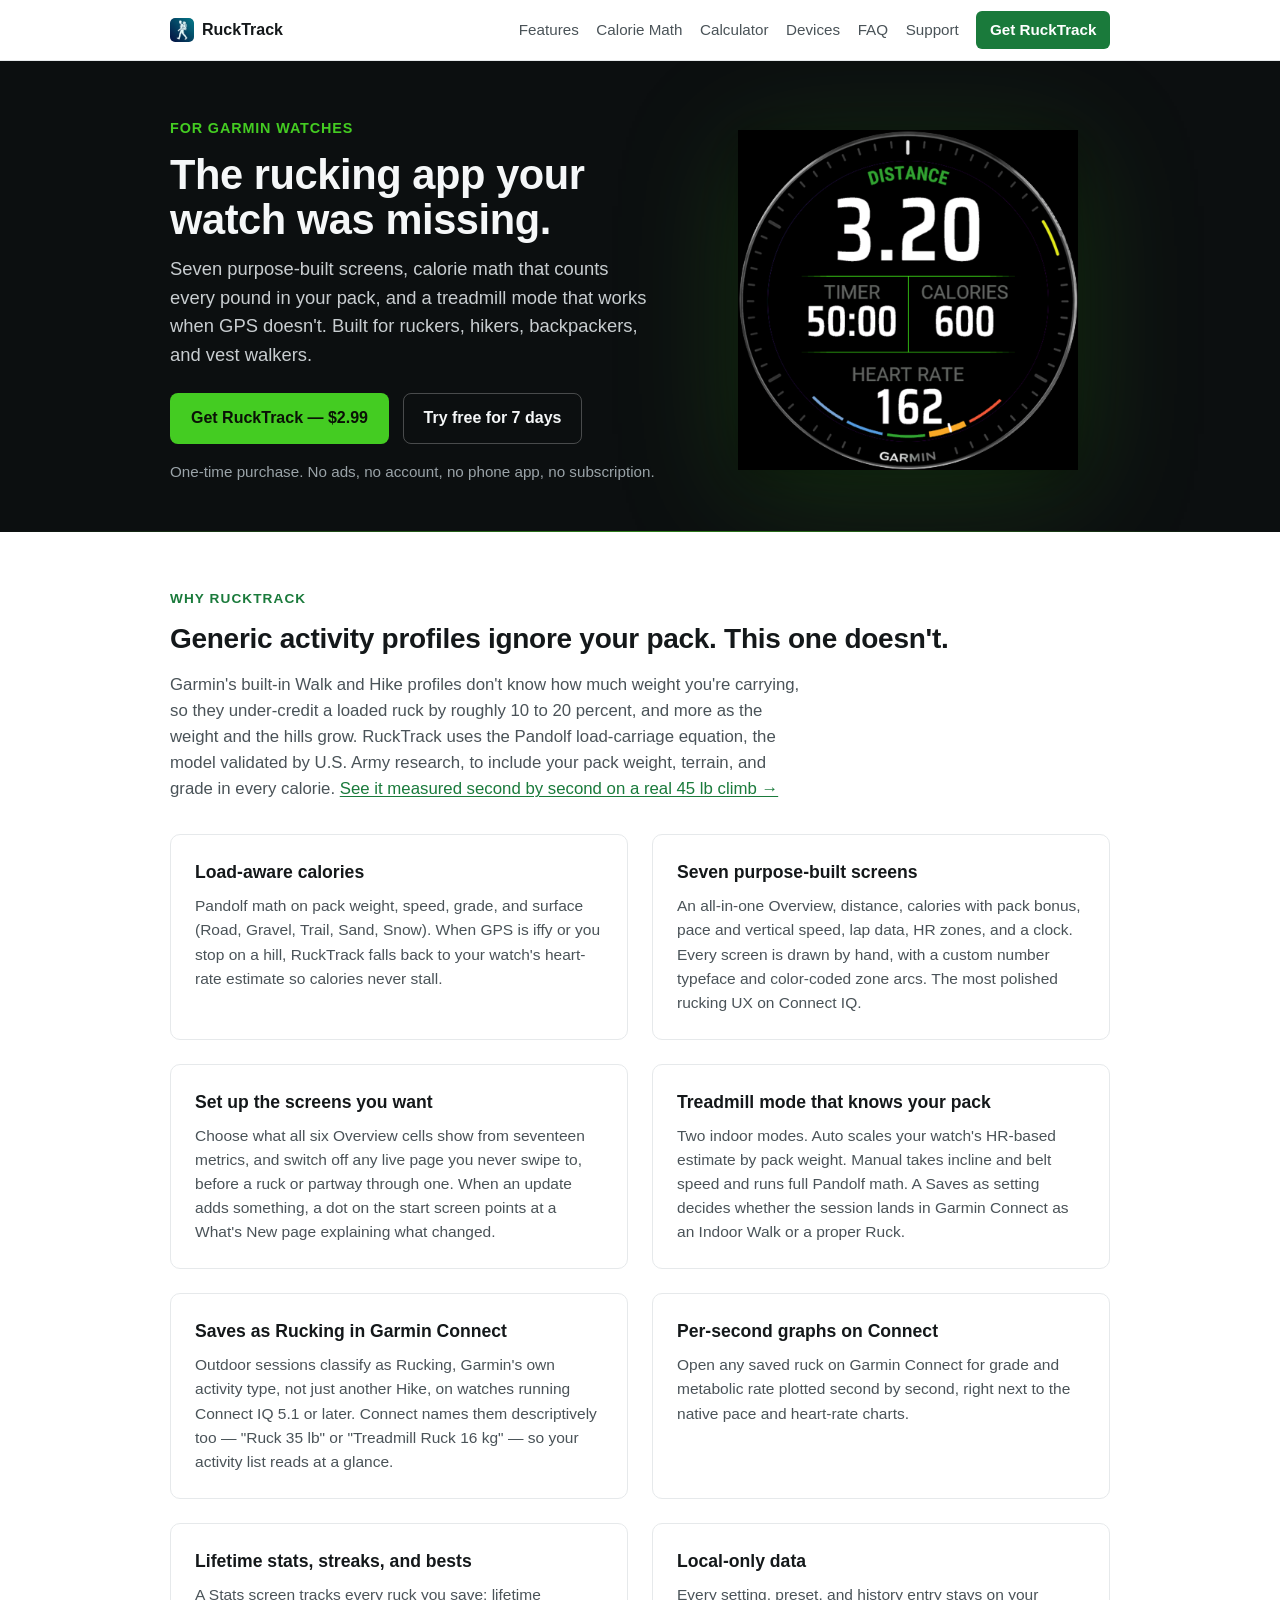
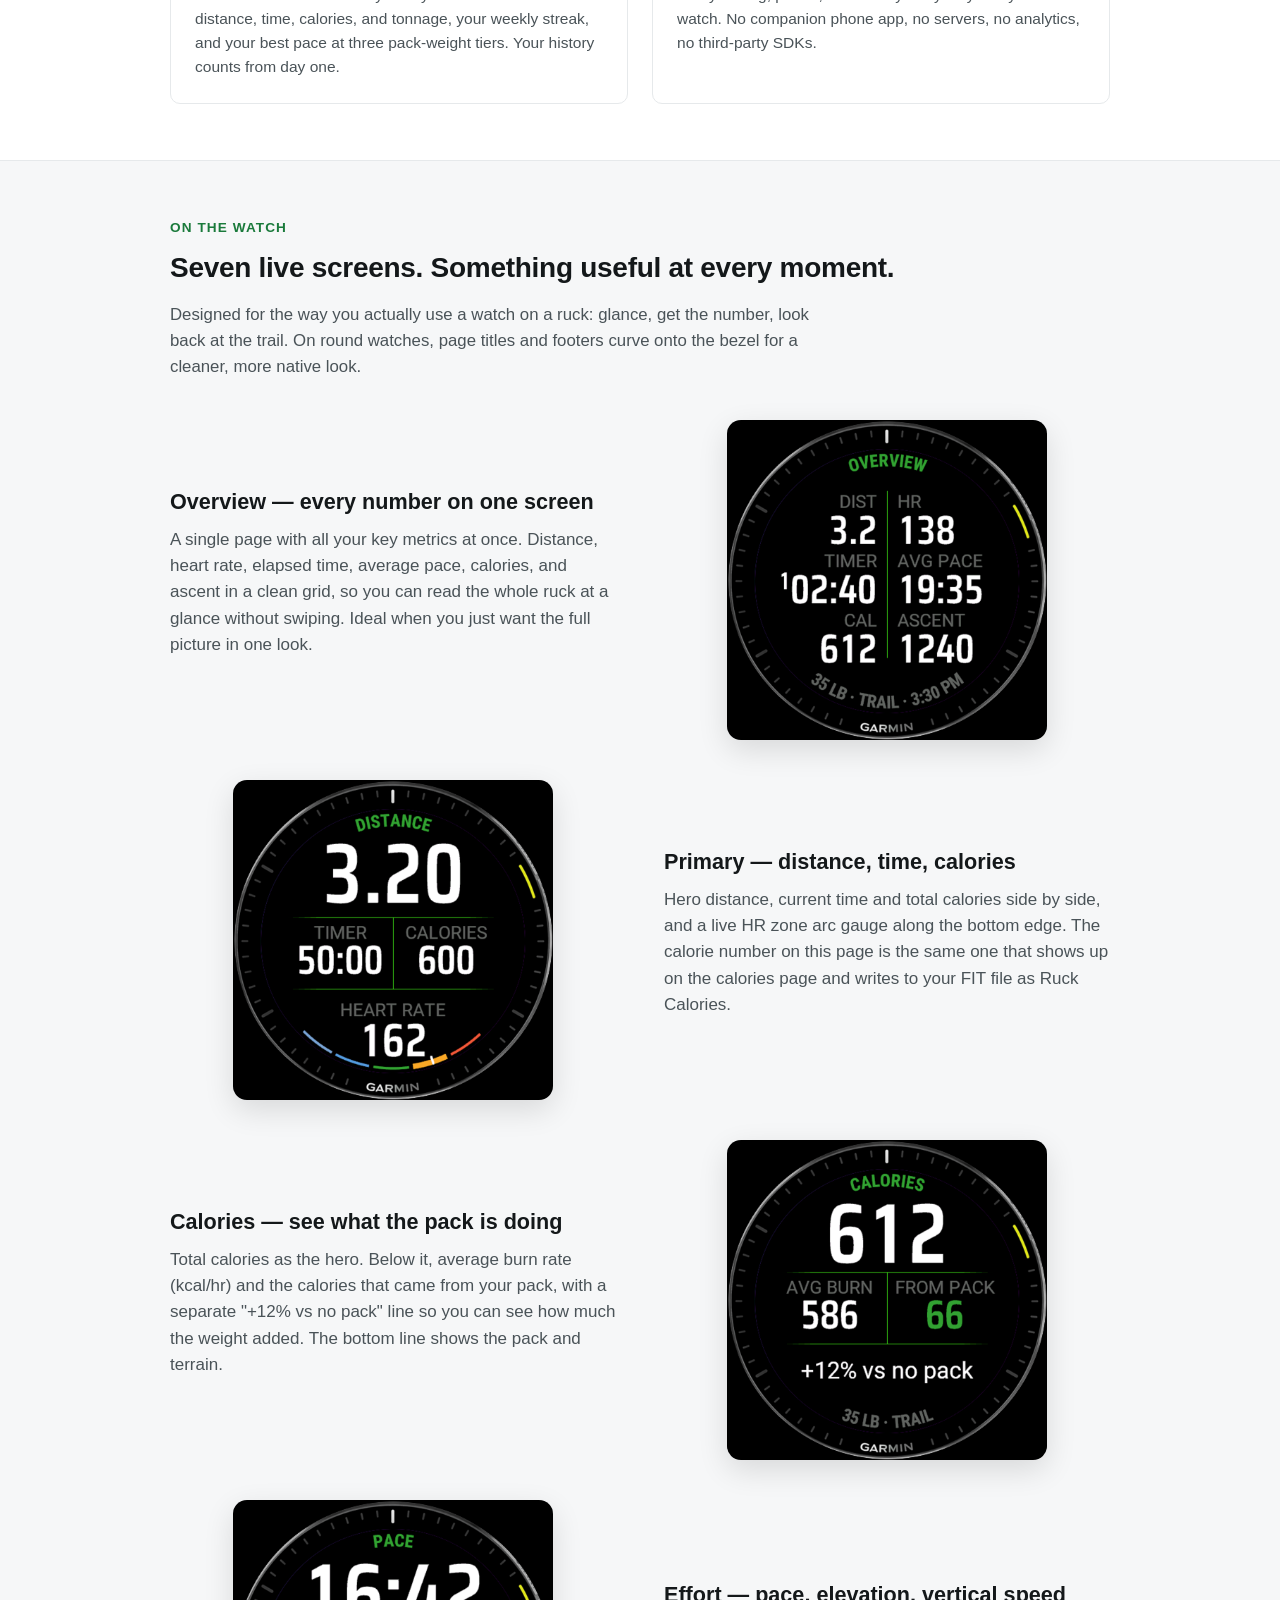
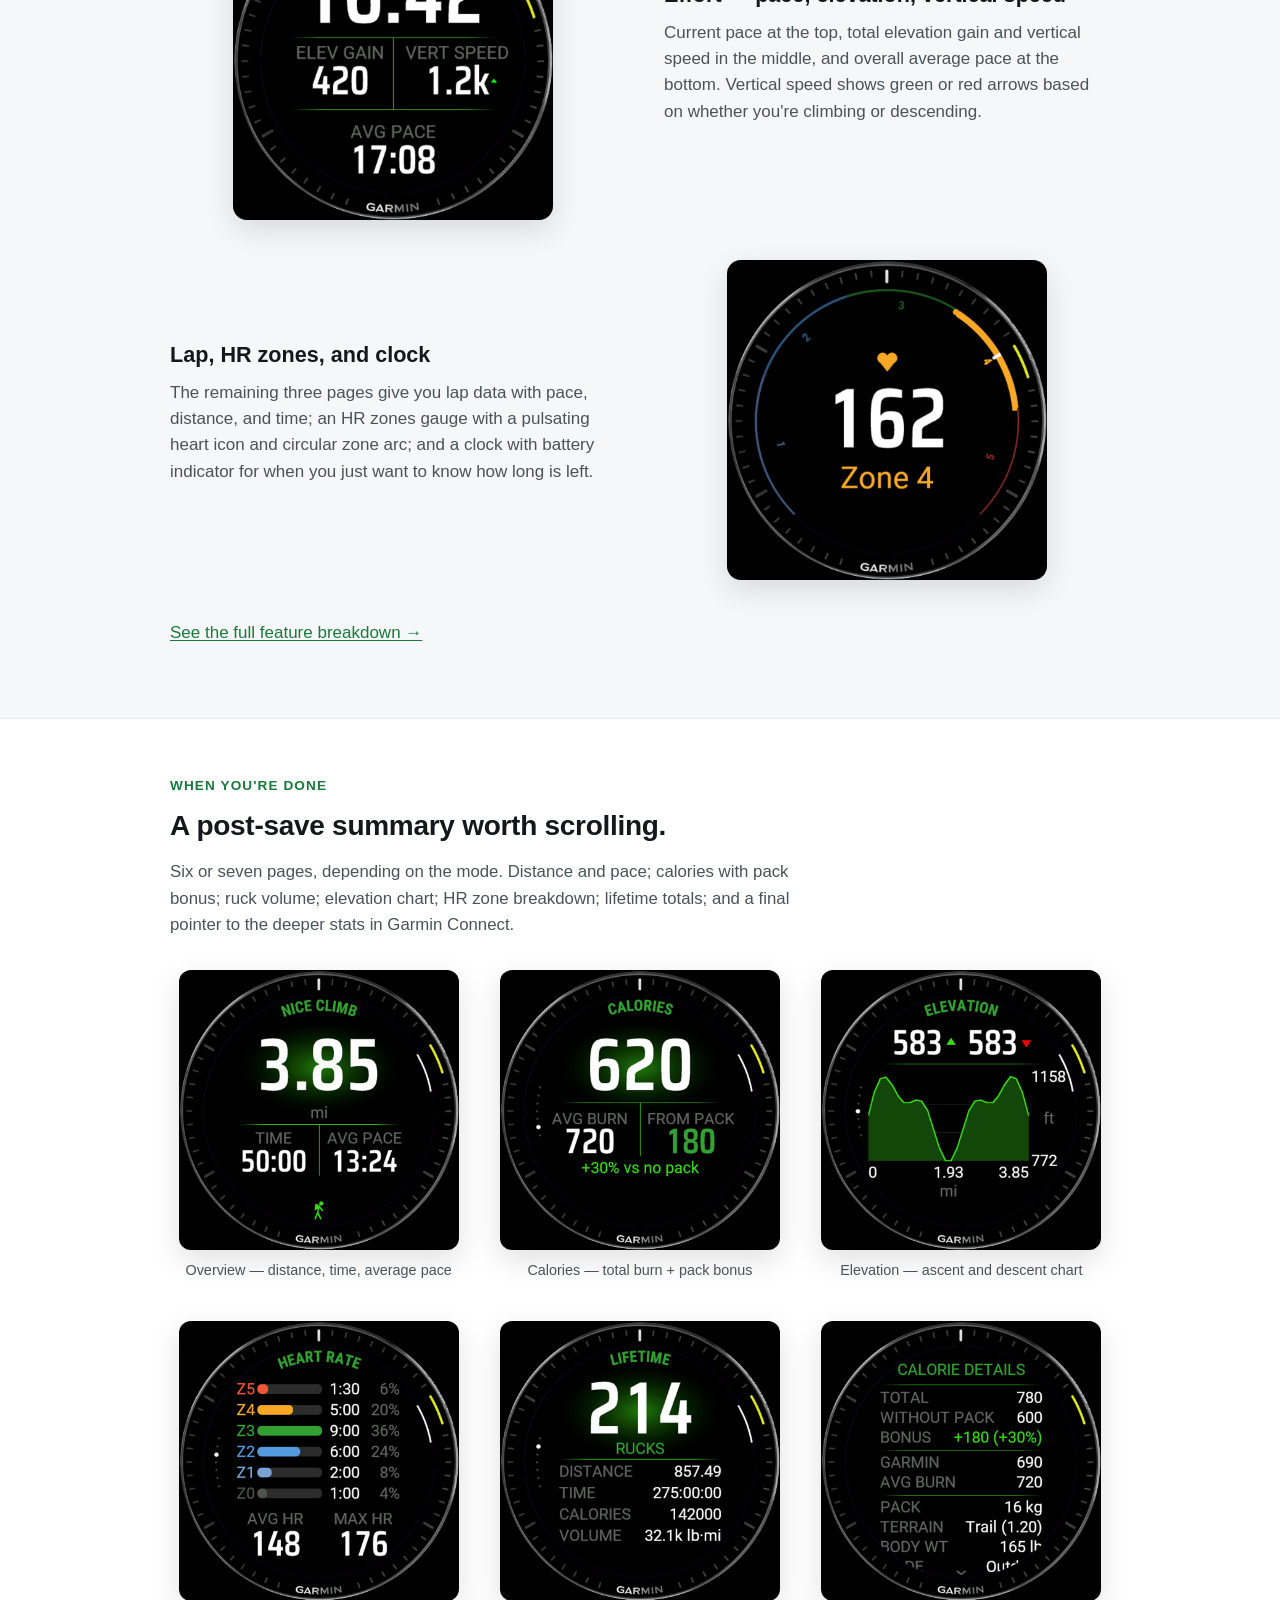
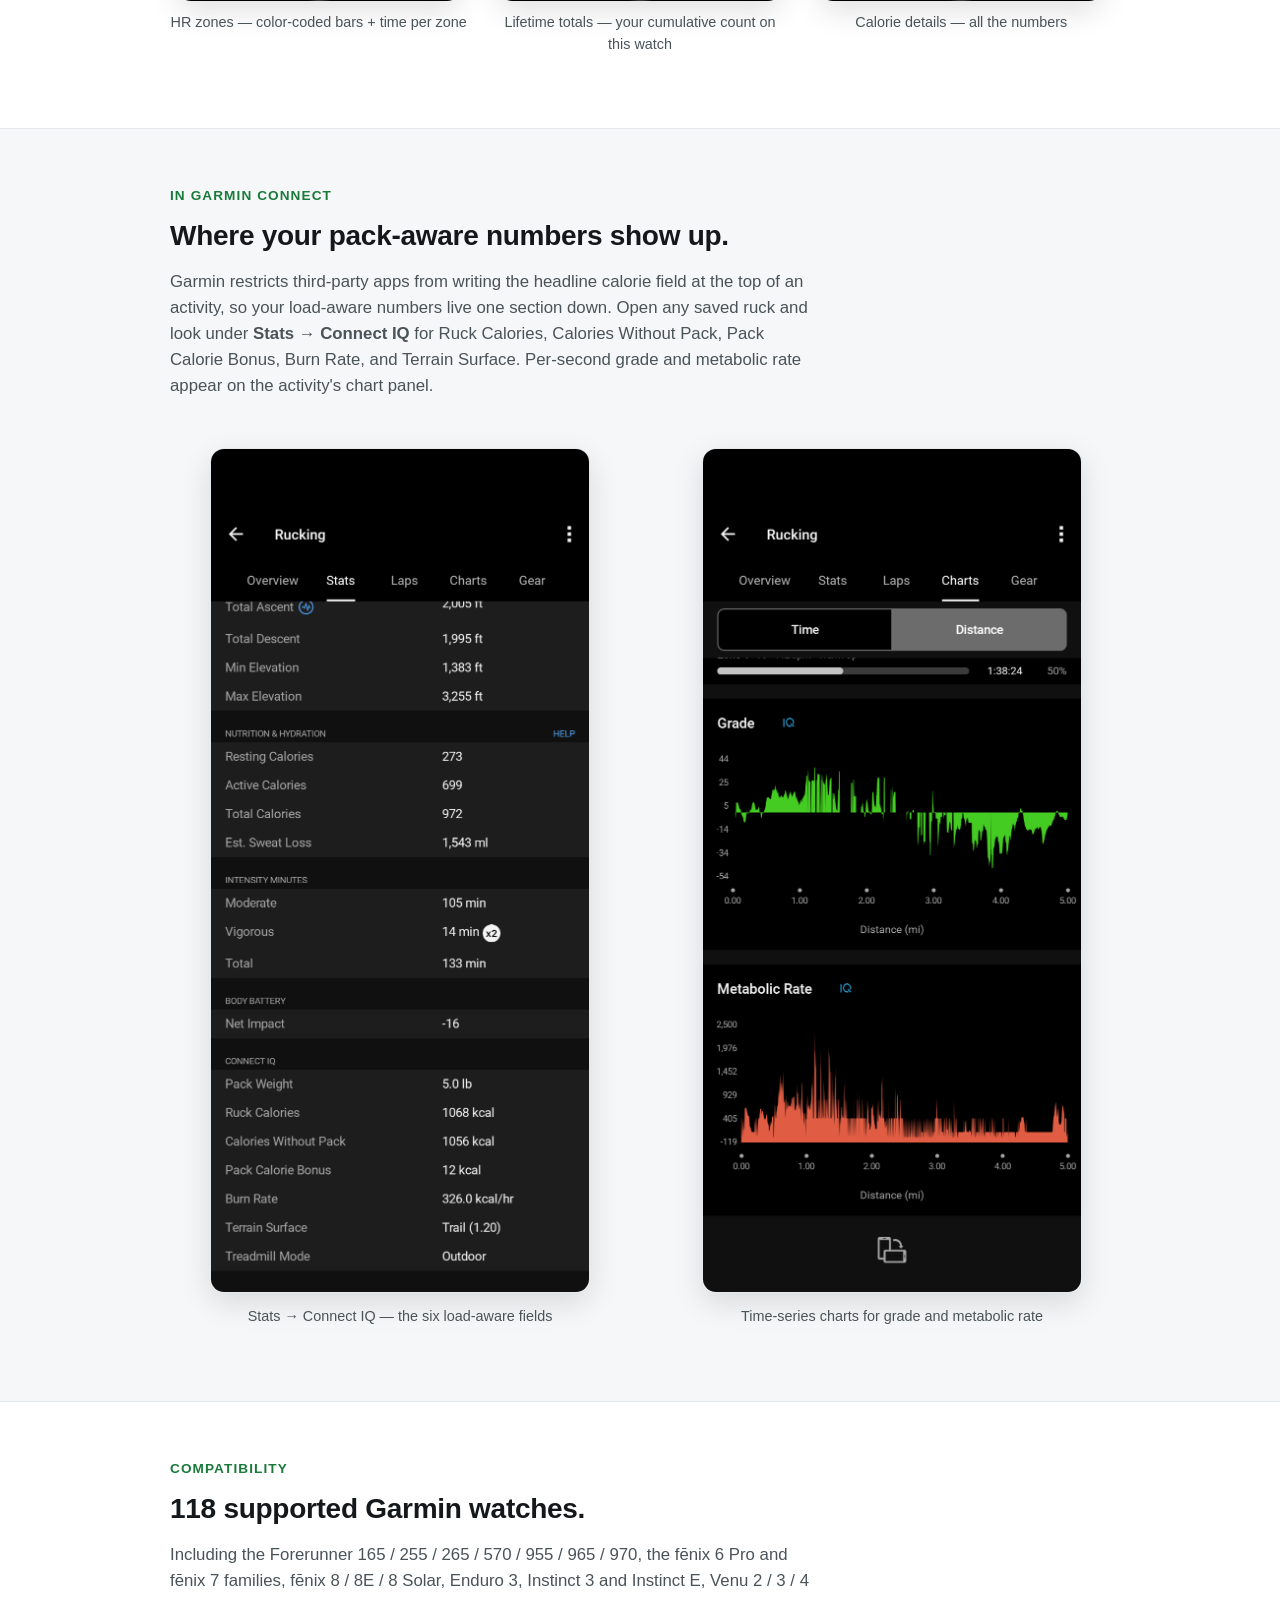
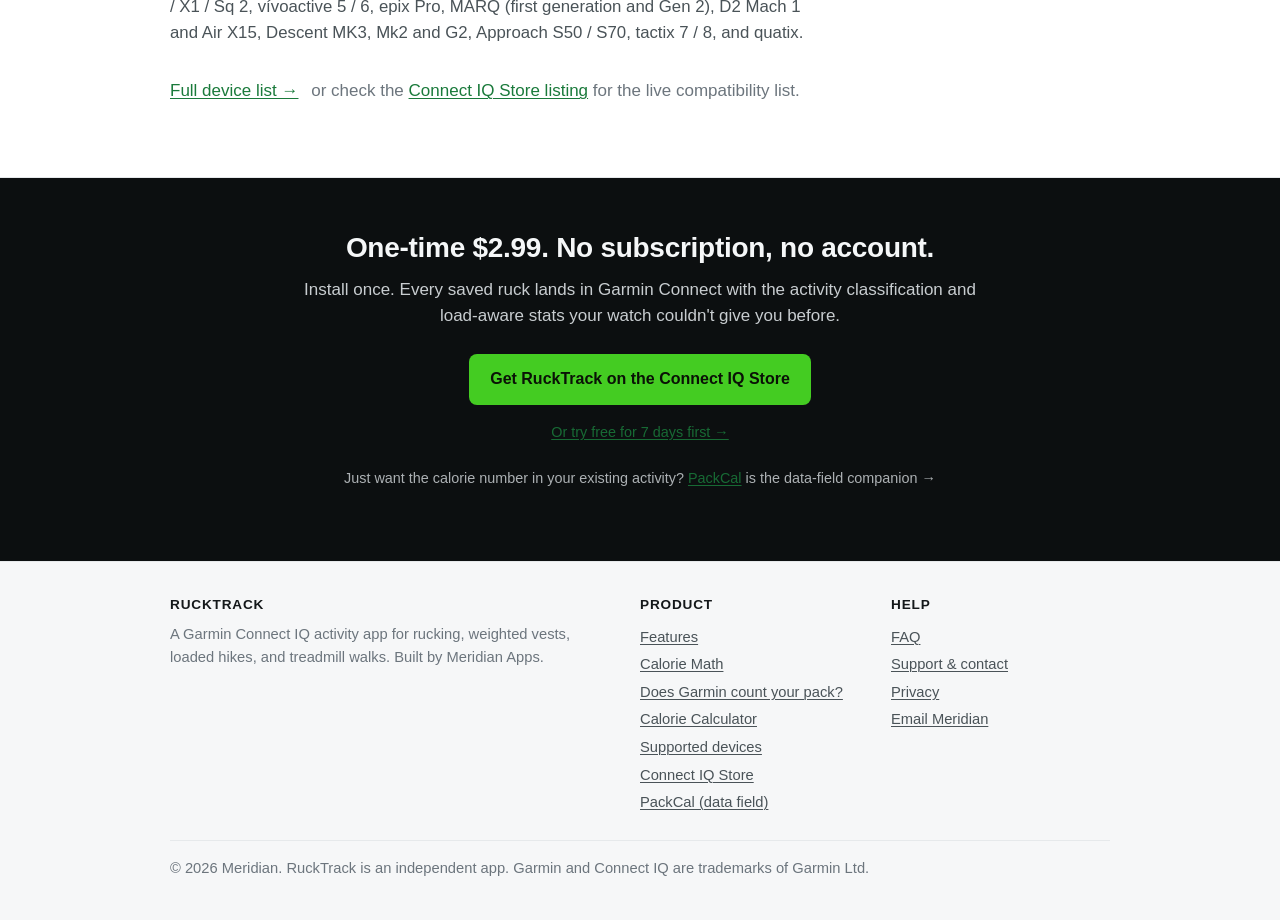
==== index.html @ 8bbc0d71 "Bump version stamps to v2.12.4 RuckTrack v2.12.4 ships two calorie-model fixes: a missing grade now " ====
<!DOCTYPE html>
<html lang="en">
<head>
<meta charset="utf-8">
<meta name="viewport" content="width=device-width,initial-scale=1">
<title>RuckTrack — The rucking app for Garmin watches</title>
<meta name="description" content="RuckTrack is a Garmin Connect IQ activity app for rucking, weighted vests, loaded hikes, and treadmill walks. Load-aware Pandolf calorie math, seven purpose-built screens, FIT export.">
<link rel="canonical" href="https://meridian-apps.github.io/rucktrack-docs/">
<meta property="og:type" content="website">
<meta property="og:title" content="RuckTrack — The rucking app for Garmin watches">
<meta property="og:description" content="Load-aware calorie math, seven purpose-built screens, treadmill mode, lifetime totals. $2.99 on the Connect IQ Store.">
<meta property="og:url" content="https://meridian-apps.github.io/rucktrack-docs/">
<meta property="og:image" content="https://meridian-apps.github.io/rucktrack-docs/og-image.png">
<meta name="twitter:card" content="summary_large_image">
<meta name="twitter:title" content="RuckTrack — The rucking app for Garmin watches">
<meta name="twitter:description" content="Load-aware calorie math, seven purpose-built screens, treadmill mode, lifetime totals.">
<meta name="twitter:image" content="https://meridian-apps.github.io/rucktrack-docs/og-image.png">
<link rel="icon" type="image/png" href="icon.png">
<link rel="stylesheet" href="style.css">
<script type="application/ld+json">
{
  "@context": "https://schema.org",
  "@type": "SoftwareApplication",
  "name": "RuckTrack",
  "applicationCategory": "HealthApplication",
  "applicationSubCategory": "Fitness",
  "operatingSystem": "Garmin Connect IQ",
  "description": "A Garmin Connect IQ watch app for rucking. Load-aware calories via the Pandolf equation, seven purpose-built screens, treadmill mode, FIT export, lifetime totals.",
  "url": "https://meridian-apps.github.io/rucktrack-docs/",
  "downloadUrl": "https://apps.garmin.com/apps/201e9e43-f33c-4b56-b3f5-8a67184e3d1c",
  "image": "https://meridian-apps.github.io/rucktrack-docs/og-image.png",
  "softwareVersion": "2.12.4",
  "offers": {
    "@type": "Offer",
    "price": "2.99",
    "priceCurrency": "USD"
  },
  "publisher": {
    "@type": "Organization",
    "name": "Meridian",
    "url": "https://meridian-apps.github.io/rucktrack-docs/"
  }
}
</script>
</head>
<body>

<nav class="topnav">
  <div class="topnav-inner">
    <a class="topnav-brand" href="./"><img src="icon.png" alt=""> RuckTrack</a>
    <div class="topnav-links">
      <a href="features.html">Features</a>
      <a href="calorie-math.html">Calorie Math</a>
      <a href="calculator.html">Calculator</a>
      <a href="devices.html">Devices</a>
      <a href="faq.html">FAQ</a>
      <a href="support.html">Support</a>
      <a class="topnav-cta" href="https://apps.garmin.com/apps/201e9e43-f33c-4b56-b3f5-8a67184e3d1c">Get RuckTrack</a>
    </div>
  </div>
</nav>

<header class="hero">
  <div class="hero-inner">
    <div>
      <p class="hero-tag">For Garmin watches</p>
      <h1>The rucking app your watch was missing.</h1>
      <p class="hero-lede">Seven purpose-built screens, calorie math that counts every pound in your pack, and a treadmill mode that works when GPS doesn't. Built for ruckers, hikers, backpackers, and vest walkers.</p>
      <div class="hero-ctas">
        <a class="btn btn-primary" href="https://apps.garmin.com/apps/201e9e43-f33c-4b56-b3f5-8a67184e3d1c">Get RuckTrack — $2.99</a>
        <a class="btn btn-secondary" href="https://apps.garmin.com/apps/5c918d83-7280-4dae-ae78-c795ee03336c">Try free for 7 days</a>
      </div>
      <p class="hero-price">One-time purchase. No ads, no account, no phone app, no subscription.</p>
    </div>
    <div class="hero-shot">
      <img src="assets/screenshots/watch/01_live_primary.png" alt="RuckTrack live activity screen showing distance, time, calories, and a heart rate zone arc">
    </div>
  </div>
</header>

<section>
  <div class="wrap">
    <p class="eyebrow">Why RuckTrack</p>
    <h2>Generic activity profiles ignore your pack. This one doesn't.</h2>
    <p class="section-lede">Garmin's built-in Walk and Hike profiles don't know how much weight you're carrying, so they under-credit a loaded ruck by roughly 10 to 20 percent, and more as the weight and the hills grow. RuckTrack uses the Pandolf load-carriage equation, the model validated by U.S. Army research, to include your pack weight, terrain, and grade in every calorie. <a href="garmin-ruck-calories.html">See it measured second by second on a real 45 lb climb &rarr;</a></p>

    <div class="feature-grid">
      <div class="feature-card">
        <h3>Load-aware calories</h3>
        <p>Pandolf math on pack weight, speed, grade, and surface (Road, Gravel, Trail, Sand, Snow). When GPS is iffy or you stop on a hill, RuckTrack falls back to your watch's heart-rate estimate so calories never stall.</p>
      </div>
      <div class="feature-card">
        <h3>Seven purpose-built screens</h3>
        <p>An all-in-one Overview, distance, calories with pack bonus, pace and vertical speed, lap data, HR zones, and a clock. Every screen is drawn by hand, with a custom number typeface and color-coded zone arcs. The most polished rucking UX on Connect IQ.</p>
      </div>
      <div class="feature-card">
        <h3>Set up the screens you want</h3>
        <p>Choose what all six Overview cells show from seventeen metrics, and switch off any live page you never swipe to, before a ruck or partway through one. When an update adds something, a dot on the start screen points at a What's New page explaining what changed.</p>
      </div>
      <div class="feature-card">
        <h3>Treadmill mode that knows your pack</h3>
        <p>Two indoor modes. Auto scales your watch's HR-based estimate by pack weight. Manual takes incline and belt speed and runs full Pandolf math. A Saves as setting decides whether the session lands in Garmin Connect as an Indoor Walk or a proper Ruck.</p>
      </div>
      <div class="feature-card">
        <h3>Saves as Rucking in Garmin Connect</h3>
        <p>Outdoor sessions classify as Rucking, Garmin's own activity type, not just another Hike, on watches running Connect IQ 5.1 or later. Connect names them descriptively too — "Ruck 35 lb" or "Treadmill Ruck 16 kg" — so your activity list reads at a glance.</p>
      </div>
      <div class="feature-card">
        <h3>Per-second graphs on Connect</h3>
        <p>Open any saved ruck on Garmin Connect for grade and metabolic rate plotted second by second, right next to the native pace and heart-rate charts.</p>
      </div>
      <div class="feature-card">
        <h3>Lifetime stats, streaks, and bests</h3>
        <p>A Stats screen tracks every ruck you save: lifetime distance, time, calories, and tonnage, your weekly streak, and your best pace at three pack-weight tiers. Your history counts from day one.</p>
      </div>
      <div class="feature-card">
        <h3>Local-only data</h3>
        <p>Every setting, preset, and history entry stays on your watch. No companion phone app, no servers, no analytics, no third-party SDKs.</p>
      </div>
    </div>
  </div>
</section>

<section class="alt" id="screens">
  <div class="wrap">
    <p class="eyebrow">On the watch</p>
    <h2>Seven live screens. Something useful at every moment.</h2>
    <p class="section-lede">Designed for the way you actually use a watch on a ruck: glance, get the number, look back at the trail. On round watches, page titles and footers curve onto the bezel for a cleaner, more native look.</p>

    <div class="row">
      <div class="row-text">
        <h3>Overview — every number on one screen</h3>
        <p>A single page with all your key metrics at once. Distance, heart rate, elapsed time, average pace, calories, and ascent in a clean grid, so you can read the whole ruck at a glance without swiping. Ideal when you just want the full picture in one look.</p>
      </div>
      <div class="row-shot">
        <img src="assets/screenshots/watch/16_live_overview.png" alt="Overview screen: a grid of distance, heart rate, time, average pace, calories, and ascent on one page">
      </div>
    </div>

    <div class="row reverse">
      <div class="row-text">
        <h3>Primary — distance, time, calories</h3>
        <p>Hero distance, current time and total calories side by side, and a live HR zone arc gauge along the bottom edge. The calorie number on this page is the same one that shows up on the calories page and writes to your FIT file as Ruck Calories.</p>
      </div>
      <div class="row-shot">
        <img src="assets/screenshots/watch/01_live_primary.png" alt="Primary screen: 3.20 miles, 50:00 time, 600 calories">
      </div>
    </div>

    <div class="row">
      <div class="row-text">
        <h3>Calories — see what the pack is doing</h3>
        <p>Total calories as the hero. Below it, average burn rate (kcal/hr) and the calories that came from your pack, with a separate "+12% vs no pack" line so you can see how much the weight added. The bottom line shows the pack and terrain.</p>
      </div>
      <div class="row-shot">
        <img src="assets/screenshots/watch/03_live_calories.png" alt="Calories screen: 612 kcal hero, 586 avg burn, 66 from pack, +12% vs no pack, 35 lb on Trail">
      </div>
    </div>

    <div class="row reverse">
      <div class="row-text">
        <h3>Effort — pace, elevation, vertical speed</h3>
        <p>Current pace at the top, total elevation gain and vertical speed in the middle, and overall average pace at the bottom. Vertical speed shows green or red arrows based on whether you're climbing or descending.</p>
      </div>
      <div class="row-shot">
        <img src="assets/screenshots/watch/11_live_effort.png" alt="Effort screen showing pace, elevation gain, and vertical speed">
      </div>
    </div>

    <div class="row">
      <div class="row-text">
        <h3>Lap, HR zones, and clock</h3>
        <p>The remaining three pages give you lap data with pace, distance, and time; an HR zones gauge with a pulsating heart icon and circular zone arc; and a clock with battery indicator for when you just want to know how long is left.</p>
      </div>
      <div class="row-shot">
        <img src="assets/screenshots/watch/13_live_hr_zones.png" alt="HR zones screen with circular zone gauge">
      </div>
    </div>

    <p style="margin-top: 2rem;"><a href="features.html">See the full feature breakdown →</a></p>
  </div>
</section>

<section>
  <div class="wrap">
    <p class="eyebrow">When you're done</p>
    <h2>A post-save summary worth scrolling.</h2>
    <p class="section-lede">Six or seven pages, depending on the mode. Distance and pace; calories with pack bonus; ruck volume; elevation chart; HR zone breakdown; lifetime totals; and a final pointer to the deeper stats in Garmin Connect.</p>

    <div class="shots">
      <div class="shot">
        <img src="assets/screenshots/watch/02_summary_overview.png" alt="Summary overview page with distance hero">
        <p class="shot-caption">Overview — distance, time, average pace</p>
      </div>
      <div class="shot">
        <img src="assets/screenshots/watch/04_summary_calories.png" alt="Summary calories page with pack bonus">
        <p class="shot-caption">Calories — total burn + pack bonus</p>
      </div>
      <div class="shot">
        <img src="assets/screenshots/watch/08_summary_elevation.png" alt="Summary elevation chart with ascent and descent">
        <p class="shot-caption">Elevation — ascent and descent chart</p>
      </div>
      <div class="shot">
        <img src="assets/screenshots/watch/06_summary_hr.png" alt="Summary HR page with color-coded zone bars">
        <p class="shot-caption">HR zones — color-coded bars + time per zone</p>
      </div>
      <div class="shot">
        <img src="assets/screenshots/watch/09_summary_lifetime_totals.png" alt="Lifetime totals page with ruck count">
        <p class="shot-caption">Lifetime totals — your cumulative count on this watch</p>
      </div>
      <div class="shot">
        <img src="assets/screenshots/watch/05_calorie_details.png" alt="Calorie details with Pandolf inputs">
        <p class="shot-caption">Calorie details — all the numbers</p>
      </div>
    </div>
  </div>
</section>

<section class="alt">
  <div class="wrap">
    <p class="eyebrow">In Garmin Connect</p>
    <h2>Where your pack-aware numbers show up.</h2>
    <p class="section-lede">Garmin restricts third-party apps from writing the headline calorie field at the top of an activity, so your load-aware numbers live one section down. Open any saved ruck and look under <strong>Stats → Connect IQ</strong> for Ruck Calories, Calories Without Pack, Pack Calorie Bonus, Burn Rate, and Terrain Surface. Per-second grade and metabolic rate appear on the activity's chart panel.</p>

    <div class="connect-row">
      <figure>
        <img src="assets/screenshots/connect/01_connect_stats.png" alt="Garmin Connect activity stats showing Ruck Calories, Calories Without Pack, Pack Calorie Bonus">
        <figcaption>Stats → Connect IQ — the six load-aware fields</figcaption>
      </figure>
      <figure>
        <img src="assets/screenshots/connect/02_connect_charts.png" alt="Garmin Connect time-series charts for grade and metabolic rate">
        <figcaption>Time-series charts for grade and metabolic rate</figcaption>
      </figure>
    </div>
  </div>
</section>

<section>
  <div class="wrap">
    <p class="eyebrow">Compatibility</p>
    <h2>118 supported Garmin watches.</h2>
    <p class="section-lede">Including the Forerunner 165 / 255 / 265 / 570 / 955 / 965 / 970, the fēnix 6 Pro and fēnix 7 families, fēnix 8 / 8E / 8 Solar, Enduro 3, Instinct 3 and Instinct E, Venu 2 / 3 / 4 / X1 / Sq 2, vívoactive 5 / 6, epix Pro, MARQ (first generation and Gen 2), D2 Mach 1 and Air X15, Descent MK3, Mk2 and G2, Approach S50 / S70, tactix 7 / 8, and quatix.</p>
    <p><a href="devices.html">Full device list →</a> <span style="color: var(--ink-mute); margin-left: 0.5rem;">or check the <a href="https://apps.garmin.com/apps/201e9e43-f33c-4b56-b3f5-8a67184e3d1c">Connect IQ Store listing</a> for the live compatibility list.</span></p>
  </div>
</section>

<section class="cta-band">
  <div class="wrap-narrow">
    <h2>One-time $2.99. No subscription, no account.</h2>
    <p>Install once. Every saved ruck lands in Garmin Connect with the activity classification and load-aware stats your watch couldn't give you before.</p>
    <a class="btn btn-primary" href="https://apps.garmin.com/apps/201e9e43-f33c-4b56-b3f5-8a67184e3d1c">Get RuckTrack on the Connect IQ Store</a>
    <p style="margin-top: 1rem; font-size: 0.9rem; opacity: 0.85;"><a href="https://apps.garmin.com/apps/5c918d83-7280-4dae-ae78-c795ee03336c">Or try free for 7 days first &rarr;</a></p>
    <p style="margin-top: 0.5rem; font-size: 0.9rem; opacity: 0.85;">Just want the calorie number in your existing activity? <a href="https://meridian-apps.github.io/packcal-docs/">PackCal</a> is the data-field companion &rarr;</p>
  </div>
</section>

<footer class="site-footer">
  <div class="wrap">
    <div class="footer-cols">
      <div>
        <h5>RuckTrack</h5>
        <p>A Garmin Connect IQ activity app for rucking, weighted vests, loaded hikes, and treadmill walks. Built by Meridian Apps.</p>
      </div>
      <div>
        <h5>Product</h5>
        <ul>
          <li><a href="features.html">Features</a></li>
          <li><a href="calorie-math.html">Calorie Math</a></li>
          <li><a href="garmin-ruck-calories.html">Does Garmin count your pack?</a></li>
          <li><a href="calculator.html">Calorie Calculator</a></li>
          <li><a href="devices.html">Supported devices</a></li>
          <li><a href="https://apps.garmin.com/apps/201e9e43-f33c-4b56-b3f5-8a67184e3d1c">Connect IQ Store</a></li>
          <li><a href="https://meridian-apps.github.io/packcal-docs/">PackCal (data field)</a></li>
        </ul>
      </div>
      <div>
        <h5>Help</h5>
        <ul>
          <li><a href="faq.html">FAQ</a></li>
          <li><a href="support.html">Support &amp; contact</a></li>
          <li><a href="privacy.html">Privacy</a></li>
          <li><a href="mailto:garmin.lanam+rucktrack@gmail.com">Email Meridian</a></li>
        </ul>
      </div>
    </div>
    <div class="footer-bottom">
      &copy; 2026 Meridian. RuckTrack is an independent app. Garmin and Connect IQ are trademarks of Garmin Ltd.
    </div>
  </div>
</footer>

</body>
</html>
---- style.css ----
/* RuckTrack docs — Meridian
   Light theme, AMOLED-friendly hero band, mobile-first.
*/

:root {
  --ink: #14181a;
  --ink-soft: #4a5358;
  --ink-mute: #6c757d;
  --paper: #ffffff;
  --paper-soft: #f6f7f8;
  --paper-edge: #e6e9eb;
  --brand: #1a7a3b;       /* darker green for links, AA contrast on white */
  --brand-glow: #44CC22;  /* in-app vibrant green for accents */
  --hero-bg: #0c0f10;     /* near-black for AMOLED showcase band */
  --hero-ink: #f5f7f8;
}

* {
  box-sizing: border-box;
}

html {
  -webkit-text-size-adjust: 100%;
}

body {
  font-family: -apple-system, BlinkMacSystemFont, "Segoe UI", Roboto, "Helvetica Neue", Arial, sans-serif;
  margin: 0;
  padding: 0;
  color: var(--ink);
  background: var(--paper);
  line-height: 1.55;
  font-size: 17px;
}

img {
  max-width: 100%;
  height: auto;
  display: block;
}

a {
  color: var(--brand);
  text-decoration: underline;
  text-decoration-thickness: 1px;
  text-underline-offset: 2px;
}
a:hover { text-decoration-thickness: 2px; }

code {
  background: var(--paper-soft);
  padding: 0.1rem 0.35rem;
  border-radius: 3px;
  font-size: 0.92em;
  font-family: ui-monospace, SFMono-Regular, "SF Mono", Menlo, Consolas, monospace;
}

/* ---------- Layout primitives ---------- */

.wrap {
  max-width: 980px;
  margin: 0 auto;
  padding: 0 1.25rem;
}

.wrap-narrow {
  max-width: 720px;
  margin: 0 auto;
  padding: 0 1.25rem;
}

/* ---------- Top nav ---------- */

.topnav {
  background: var(--paper);
  border-bottom: 1px solid var(--paper-edge);
  position: sticky;
  top: 0;
  z-index: 10;
  backdrop-filter: saturate(180%) blur(10px);
  -webkit-backdrop-filter: saturate(180%) blur(10px);
  background: rgba(255,255,255,0.92);
}
.topnav-inner {
  max-width: 980px;
  margin: 0 auto;
  padding: 0.7rem 1.25rem;
  display: flex;
  align-items: center;
  gap: 1.25rem;
  flex-wrap: wrap;
}
.topnav-brand {
  font-weight: 700;
  font-size: 1rem;
  color: var(--ink);
  text-decoration: none;
  display: flex;
  align-items: center;
  gap: 0.5rem;
}
.topnav-brand img {
  width: 24px;
  height: 24px;
  border-radius: 5px;
}
.topnav-links {
  margin-left: auto;
  display: flex;
  gap: 1.1rem;
  align-items: center;
  flex-wrap: wrap;
}
.topnav-links a {
  color: var(--ink-soft);
  text-decoration: none;
  font-size: 0.95rem;
}
.topnav-links a:hover { color: var(--brand); }
.topnav-cta {
  background: var(--brand);
  color: #fff !important;
  padding: 0.45rem 0.85rem;
  border-radius: 6px;
  font-weight: 600;
  font-size: 0.9rem;
}
.topnav-cta:hover { background: #14622f; }

/* ---------- Hero ---------- */

.hero {
  background: var(--hero-bg);
  color: var(--hero-ink);
  padding: 3.5rem 0 3rem;
  position: relative;
  overflow: hidden;
}
.hero::after {
  content: "";
  position: absolute;
  inset: auto 0 0 0;
  height: 1px;
  background: linear-gradient(90deg, transparent, rgba(68,204,34,0.6), transparent);
}
.hero-inner {
  max-width: 980px;
  margin: 0 auto;
  padding: 0 1.25rem;
  display: grid;
  grid-template-columns: 1.1fr 0.9fr;
  gap: 2.5rem;
  align-items: center;
}
.hero h1 {
  font-size: 2.6rem;
  line-height: 1.1;
  margin: 0 0 0.75rem;
  letter-spacing: -0.01em;
  font-weight: 700;
}
.hero-tag {
  color: var(--brand-glow);
  font-weight: 600;
  font-size: 0.9rem;
  text-transform: uppercase;
  letter-spacing: 0.06em;
  margin: 0 0 0.75rem;
}
.hero-lede {
  font-size: 1.15rem;
  color: #c8cdd0;
  margin: 0 0 1.5rem;
  max-width: 30rem;
}
.hero-ctas {
  display: flex;
  gap: 0.85rem;
  flex-wrap: wrap;
  align-items: center;
}
.btn {
  display: inline-block;
  padding: 0.75rem 1.25rem;
  border-radius: 8px;
  font-weight: 600;
  text-decoration: none;
  font-size: 1rem;
  border: 1px solid transparent;
  transition: background 0.15s, border 0.15s;
}
.btn-primary {
  background: var(--brand-glow);
  color: #0a1206;
}
.btn-primary:hover { background: #57e034; }
.btn-secondary {
  background: transparent;
  color: var(--hero-ink);
  border-color: rgba(255,255,255,0.25);
}
.btn-secondary:hover { border-color: var(--brand-glow); color: var(--brand-glow); }
.hero-price {
  color: #9aa3a8;
  font-size: 0.95rem;
  margin: 1rem 0 0;
}
.hero-shot {
  display: flex;
  justify-content: center;
}
.hero-shot img {
  max-width: 340px;
  width: 100%;
  filter: drop-shadow(0 20px 60px rgba(68,204,34,0.18)) drop-shadow(0 6px 20px rgba(0,0,0,0.45));
}

/* ---------- Sections ---------- */

section {
  padding: 3.5rem 0;
  border-bottom: 1px solid var(--paper-edge);
}
section.alt {
  background: var(--paper-soft);
}
section:last-of-type { border-bottom: 0; }

.eyebrow {
  color: var(--brand);
  font-weight: 600;
  font-size: 0.85rem;
  text-transform: uppercase;
  letter-spacing: 0.08em;
  margin: 0 0 0.5rem;
}
h2 {
  font-size: 1.75rem;
  margin: 0 0 0.75rem;
  letter-spacing: -0.01em;
}
h3 {
  font-size: 1.15rem;
  margin: 1.5rem 0 0.5rem;
}
p { margin: 0 0 1rem; }
.section-lede {
  font-size: 1.05rem;
  color: var(--ink-soft);
  margin: 0 0 2rem;
  max-width: 40rem;
}

/* ---------- Feature grid ---------- */

.feature-grid {
  display: grid;
  grid-template-columns: repeat(2, 1fr);
  gap: 1.5rem;
  margin: 0;
}
.feature-card {
  background: var(--paper);
  border: 1px solid var(--paper-edge);
  border-radius: 10px;
  padding: 1.5rem;
}
section.alt .feature-card {
  background: var(--paper);
}
.feature-card h3 {
  margin: 0 0 0.5rem;
  font-size: 1.1rem;
}
.feature-card p {
  color: var(--ink-soft);
  font-size: 0.97rem;
  margin: 0;
}

/* ---------- Watch screenshot strip ---------- */

.shots {
  display: grid;
  grid-template-columns: repeat(3, 1fr);
  gap: 1.5rem;
  margin: 2rem 0 0;
}
.shot {
  text-align: center;
}
.shot img {
  background: #000;
  border-radius: 12px;
  margin: 0 auto;
  max-width: 280px;
  width: 100%;
  box-shadow: 0 10px 30px rgba(0,0,0,0.12);
}
.shot-caption {
  margin-top: 0.6rem;
  font-size: 0.9rem;
  color: var(--ink-soft);
}

/* ---------- Feature row (image + text alternating) ---------- */

.row {
  display: grid;
  grid-template-columns: 1fr 1fr;
  gap: 3rem;
  align-items: center;
  margin: 2.5rem 0;
}
.row.reverse .row-text { order: 2; }
.row.reverse .row-shot { order: 1; }
.row-shot img {
  max-width: 320px;
  margin: 0 auto;
  background: #000;
  border-radius: 14px;
  box-shadow: 0 10px 30px rgba(0,0,0,0.12);
}
.row-text h3 {
  margin-top: 0;
  font-size: 1.35rem;
}
.row-text p { color: var(--ink-soft); }

/* ---------- Connect screenshots ---------- */

.connect-row {
  display: grid;
  grid-template-columns: 1fr 1fr;
  gap: 2rem;
  margin: 1.5rem 0 0;
  align-items: flex-start;
}
.connect-row img {
  border-radius: 14px;
  box-shadow: 0 10px 30px rgba(0,0,0,0.12);
  max-width: 380px;
  margin: 0 auto;
  border: 1px solid var(--paper-edge);
}
.connect-row figcaption {
  text-align: center;
  font-size: 0.9rem;
  color: var(--ink-soft);
  margin-top: 0.75rem;
}

/* ---------- Devices ---------- */

.device-grid {
  display: grid;
  grid-template-columns: repeat(2, 1fr);
  gap: 1rem 2rem;
  margin: 1.25rem 0 0;
}
.device-grid h4 {
  margin: 1.25rem 0 0.25rem;
  font-size: 0.85rem;
  text-transform: uppercase;
  letter-spacing: 0.06em;
  color: var(--ink-mute);
}
.device-grid ul {
  margin: 0;
  padding: 0;
  list-style: none;
}
.device-grid li {
  padding: 0.15rem 0;
  font-size: 0.97rem;
}

/* ---------- CTA band ---------- */

.cta-band {
  background: var(--hero-bg);
  color: var(--hero-ink);
  padding: 3rem 0;
  text-align: center;
}
.cta-band h2 {
  color: var(--hero-ink);
  margin: 0 0 0.5rem;
}
.cta-band p {
  color: #c8cdd0;
  margin: 0 0 1.5rem;
}
.cta-band .btn-primary { background: var(--brand-glow); color: #0a1206; }

/* ---------- TOC, content pages ---------- */

.page-head {
  padding: 2.5rem 0 1.5rem;
}
.page-head h1 {
  margin: 0 0 0.5rem;
  font-size: 2.1rem;
  letter-spacing: -0.01em;
}
.page-head .updated,
.updated {
  color: var(--ink-mute);
  font-size: 0.9rem;
}

.toc {
  background: var(--paper-soft);
  padding: 1.1rem 1.5rem;
  border-radius: 8px;
  margin: 1.5rem 0 2rem;
  border: 1px solid var(--paper-edge);
}
.toc ol { margin: 0; padding-left: 1.25rem; }
.toc a { color: var(--ink); text-decoration: none; }
.toc a:hover { text-decoration: underline; }

.content-page {
  padding-bottom: 3rem;
}
.content-page h2 {
  font-size: 1.4rem;
  margin: 2rem 0 0.5rem;
  scroll-margin-top: 5rem;
}
.content-page h3 {
  font-size: 1.1rem;
  margin: 1.5rem 0 0.5rem;
}
.content-page ul, .content-page ol {
  padding-left: 1.4rem;
  margin: 0.5rem 0 1.25rem;
}
.content-page li { margin-bottom: 0.35rem; }

.back {
  font-size: 0.9rem;
  display: inline-block;
  margin: 0.5rem 0 0;
}

/* ---------- Math block ---------- */
.formula {
  background: var(--paper-soft);
  border-left: 3px solid var(--brand-glow);
  padding: 0.85rem 1.1rem;
  font-family: ui-monospace, SFMono-Regular, "SF Mono", Menlo, Consolas, monospace;
  font-size: 0.95rem;
  margin: 1rem 0;
  overflow-x: auto;
  border-radius: 0 6px 6px 0;
}
.formula em { color: var(--ink-mute); font-style: normal; }

/* ---------- Footer ---------- */

footer.site-footer {
  background: var(--paper-soft);
  border-top: 1px solid var(--paper-edge);
  padding: 2rem 0 2.5rem;
  color: var(--ink-mute);
  font-size: 0.92rem;
  margin-top: 0;
}
footer.site-footer a { color: var(--ink-soft); }
.footer-cols {
  display: grid;
  grid-template-columns: 2fr 1fr 1fr;
  gap: 2rem;
}
.footer-cols h5 {
  margin: 0 0 0.5rem;
  font-size: 0.85rem;
  text-transform: uppercase;
  letter-spacing: 0.06em;
  color: var(--ink);
}
.footer-cols ul {
  list-style: none;
  padding: 0;
  margin: 0;
}
.footer-cols li { padding: 0.15rem 0; }
.footer-bottom {
  margin-top: 1.5rem;
  padding-top: 1rem;
  border-top: 1px solid var(--paper-edge);
}

/* ---------- Mobile ---------- */

@media (max-width: 760px) {
  body { font-size: 16px; }
  .hero { padding: 2.25rem 0 2rem; }
  .hero-inner {
    grid-template-columns: 1fr;
    gap: 1.5rem;
    text-align: center;
  }
  .hero h1 { font-size: 2rem; }
  .hero-lede { margin-left: auto; margin-right: auto; }
  .hero-ctas { justify-content: center; }
  .hero-shot img { max-width: 260px; }
  section { padding: 2.5rem 0; }
  h2 { font-size: 1.45rem; }
  .feature-grid {
    grid-template-columns: 1fr;
    gap: 1rem;
  }
  .shots { grid-template-columns: repeat(2, 1fr); gap: 1rem; }
  .row { grid-template-columns: 1fr; gap: 1.25rem; }
  .row.reverse .row-text,
  .row.reverse .row-shot { order: 0; }
  .row-shot img { max-width: 240px; }
  .connect-row { grid-template-columns: 1fr; }
  .device-grid { grid-template-columns: 1fr; gap: 0.25rem; }
  .topnav-links { gap: 0.75rem; font-size: 0.9rem; }
  .footer-cols { grid-template-columns: 1fr; gap: 1.25rem; }
  .toc { padding: 1rem 1.25rem; }
}

@media (max-width: 420px) {
  .shots { grid-template-columns: 1fr; }
  .topnav-inner { padding: 0.6rem 1rem; }
  .topnav-links a:not(.topnav-cta) { display: none; }
  .topnav-cta { padding: 0.4rem 0.75rem; font-size: 0.85rem; }
}
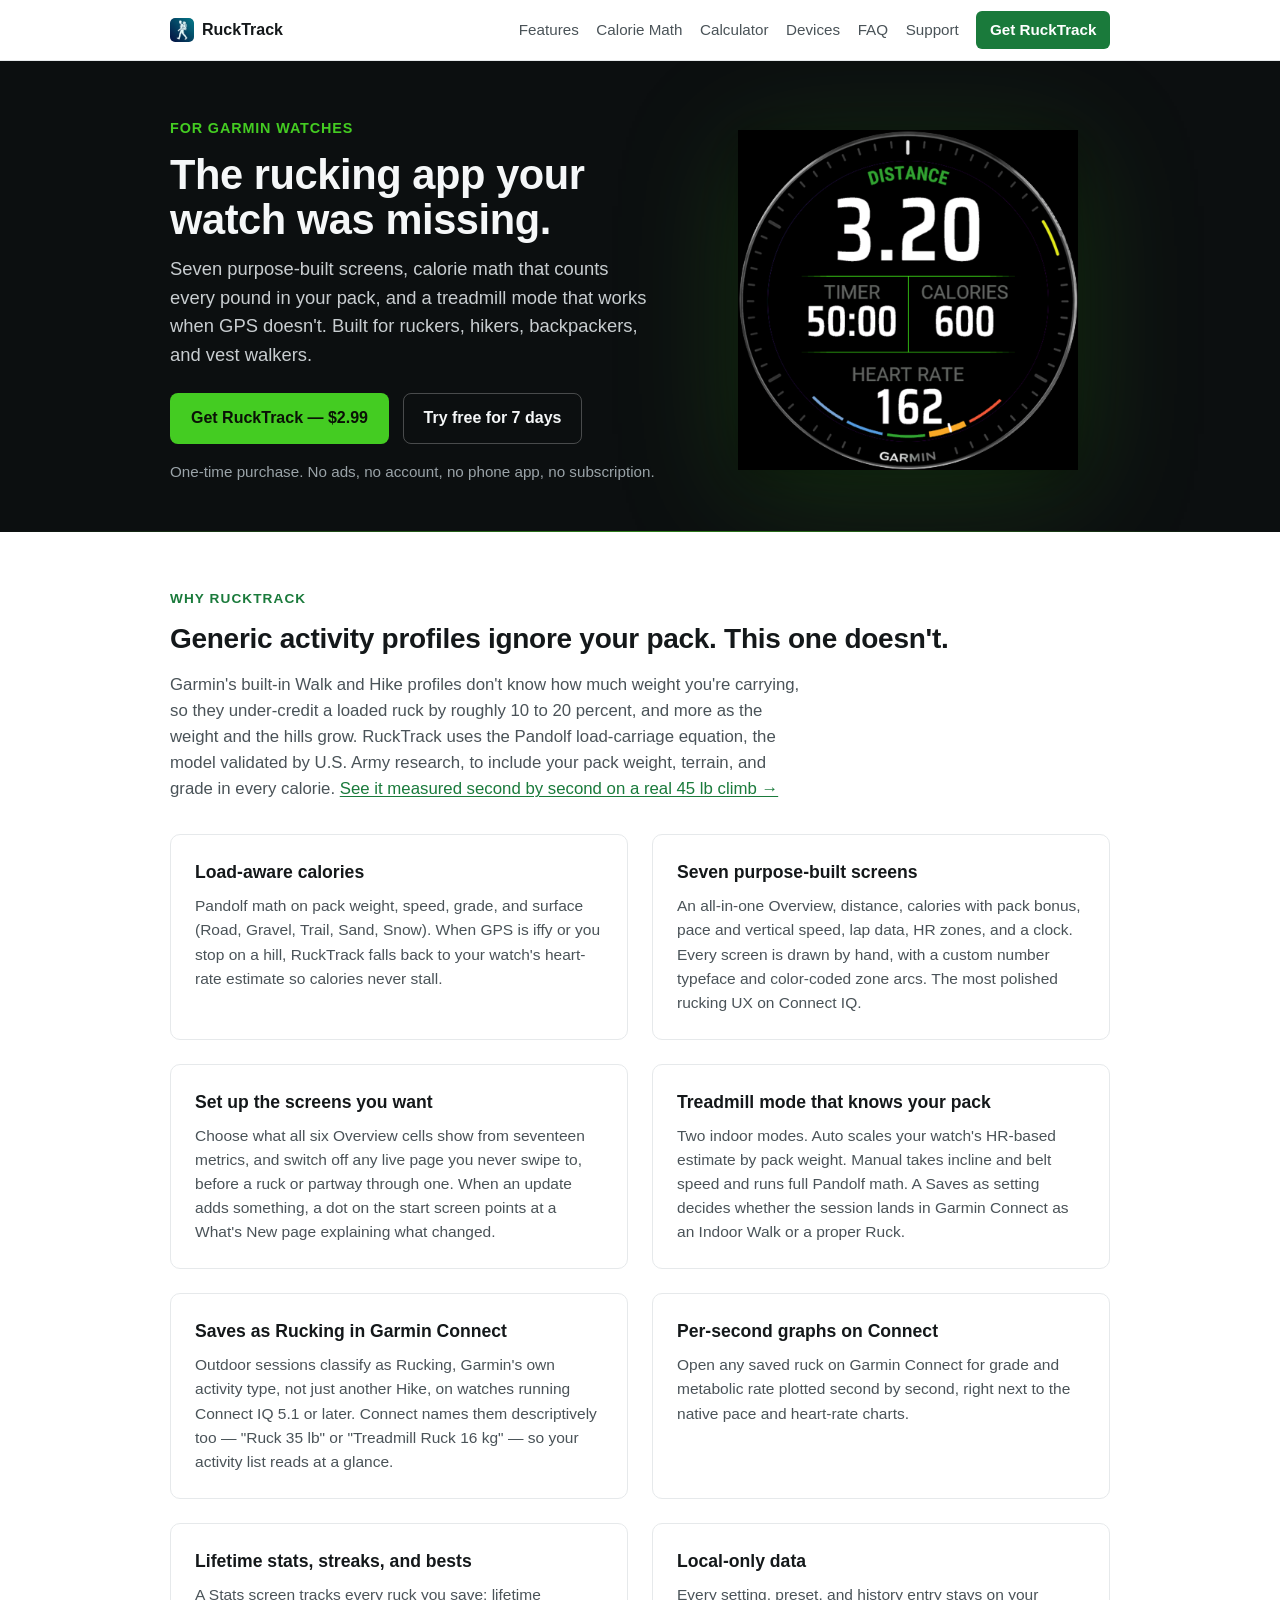
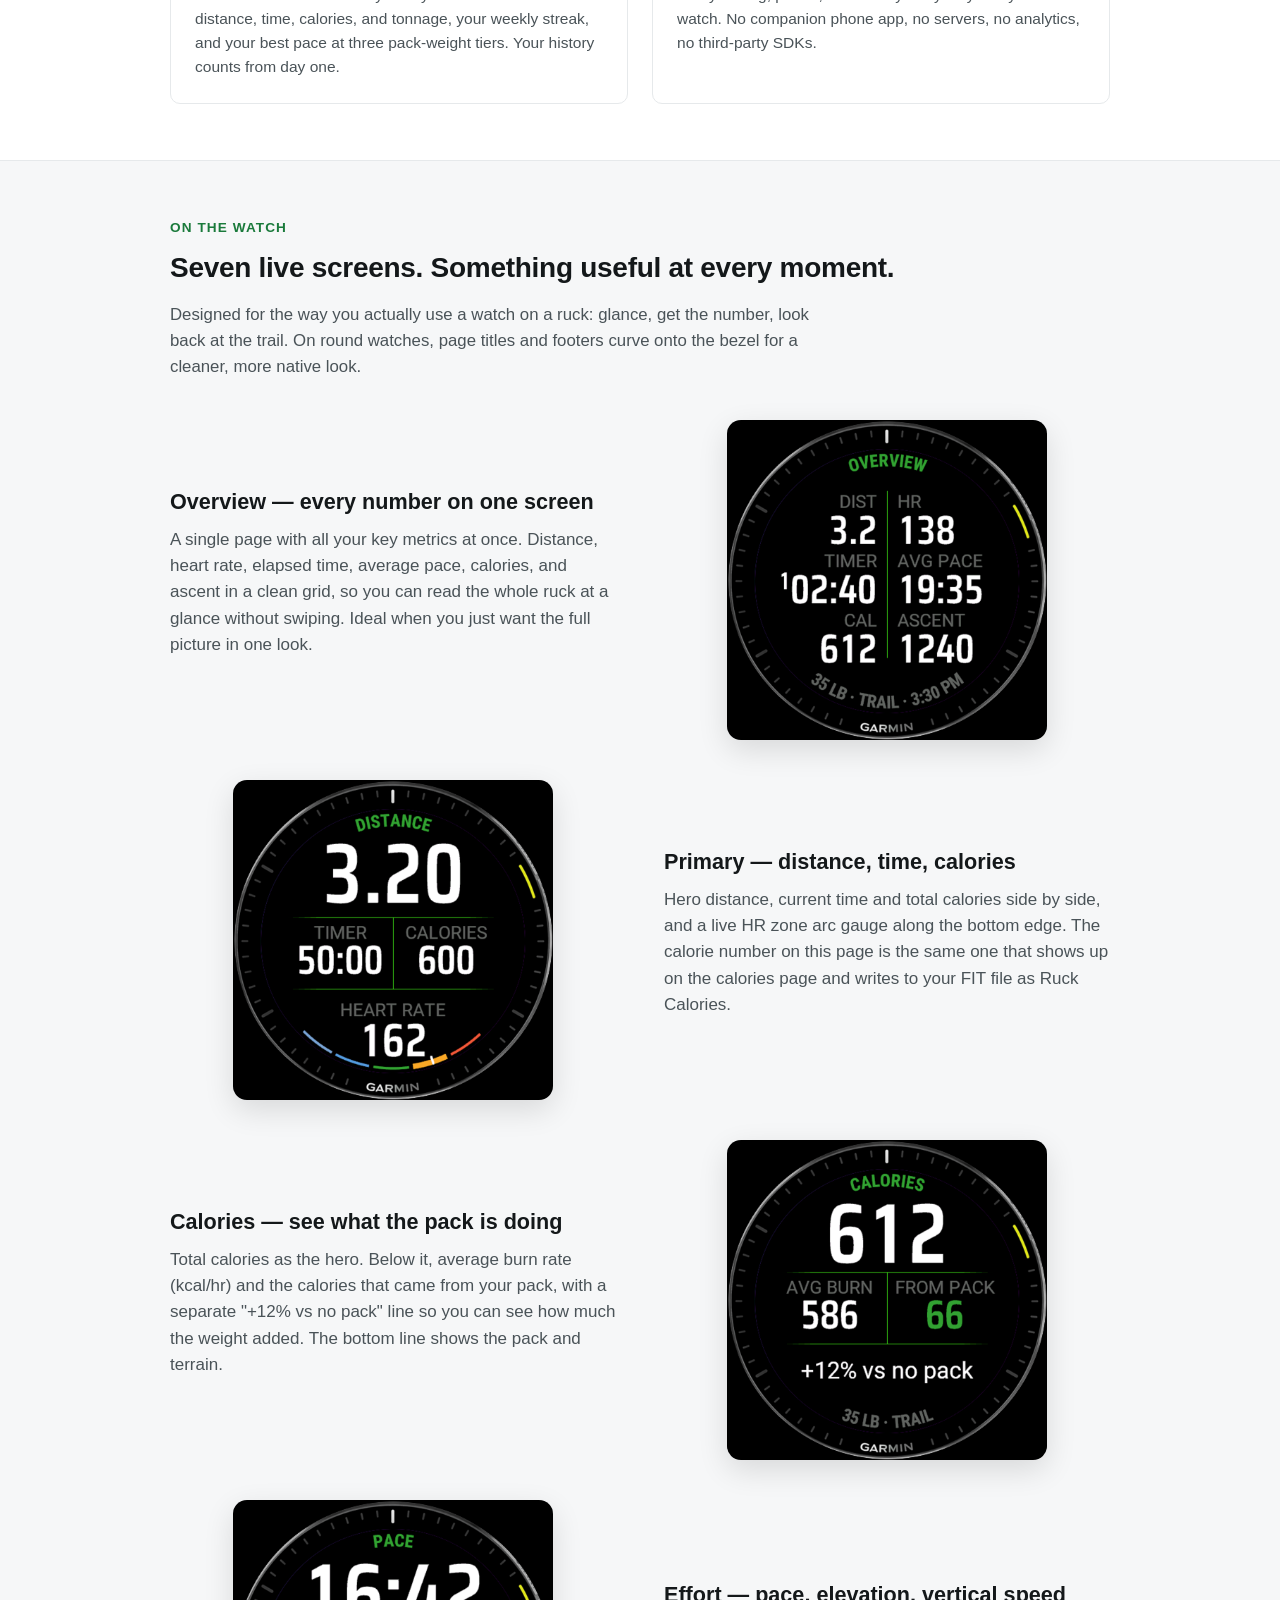
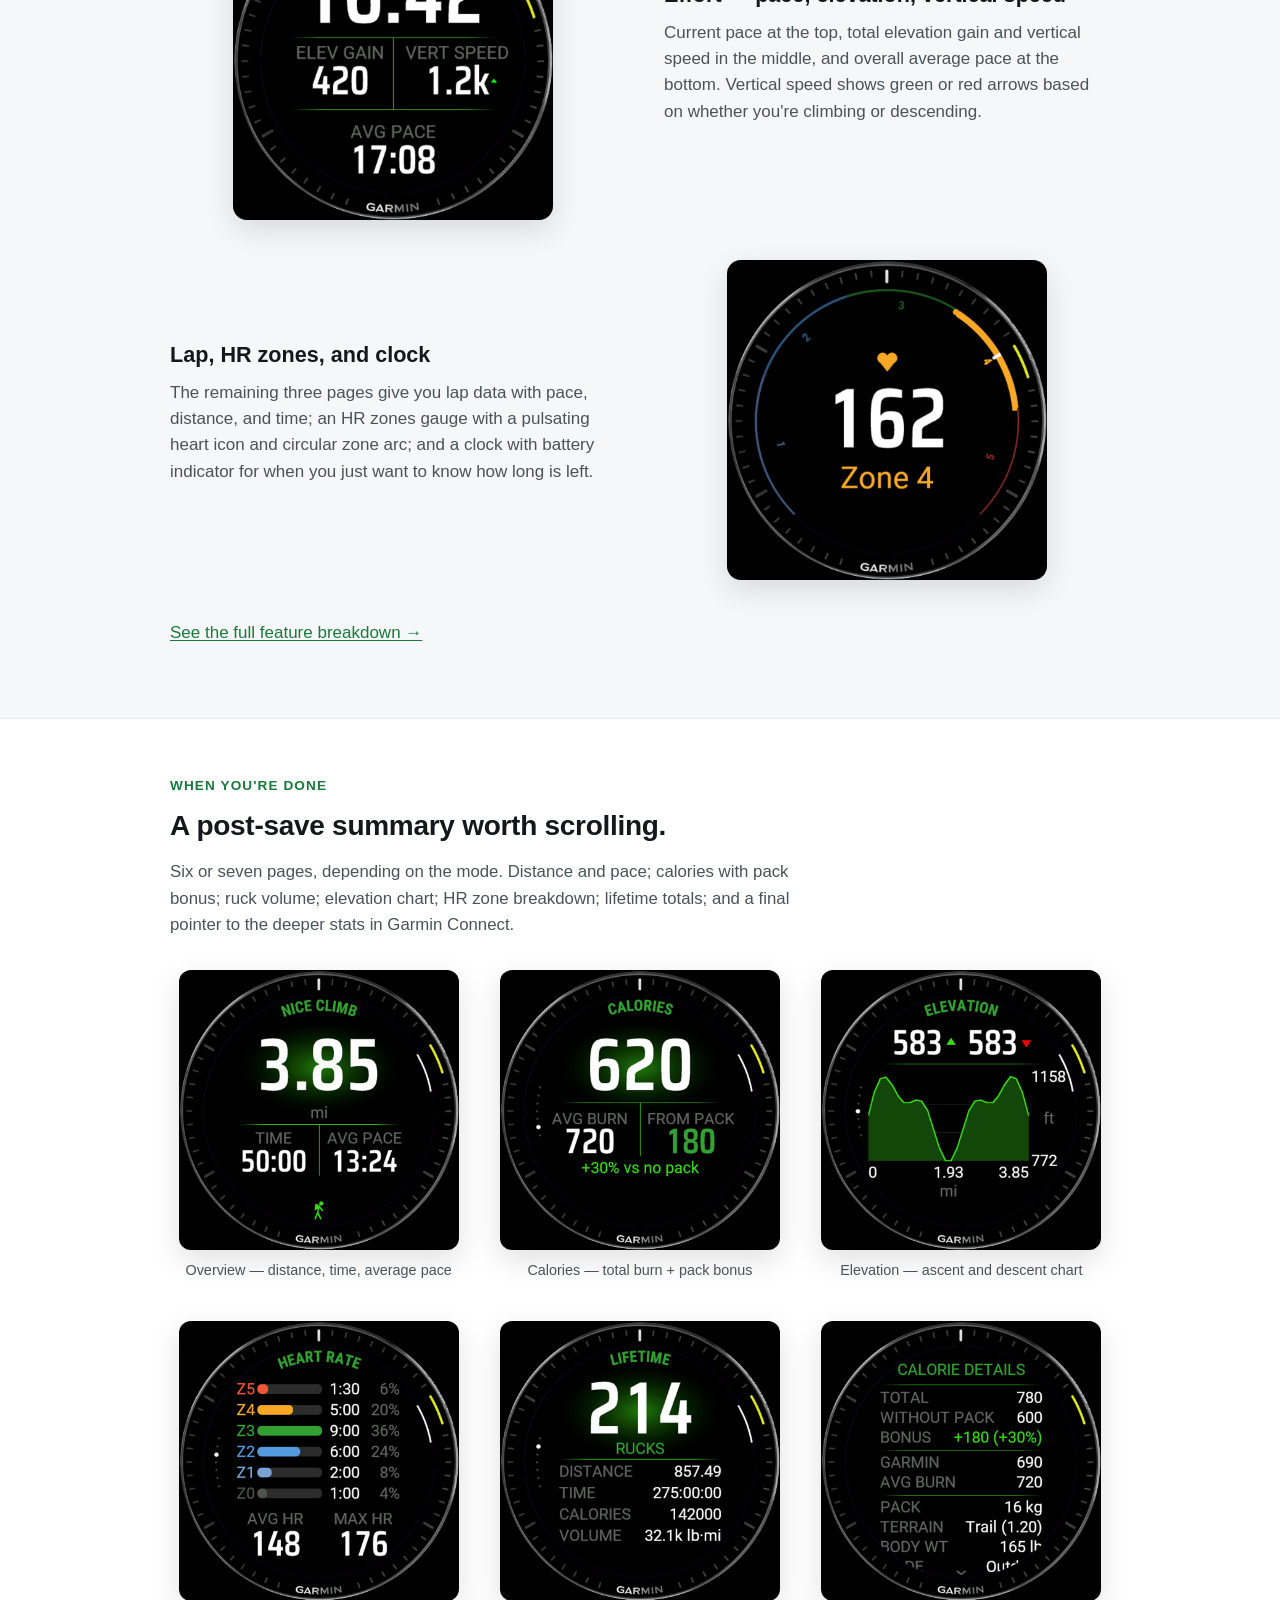
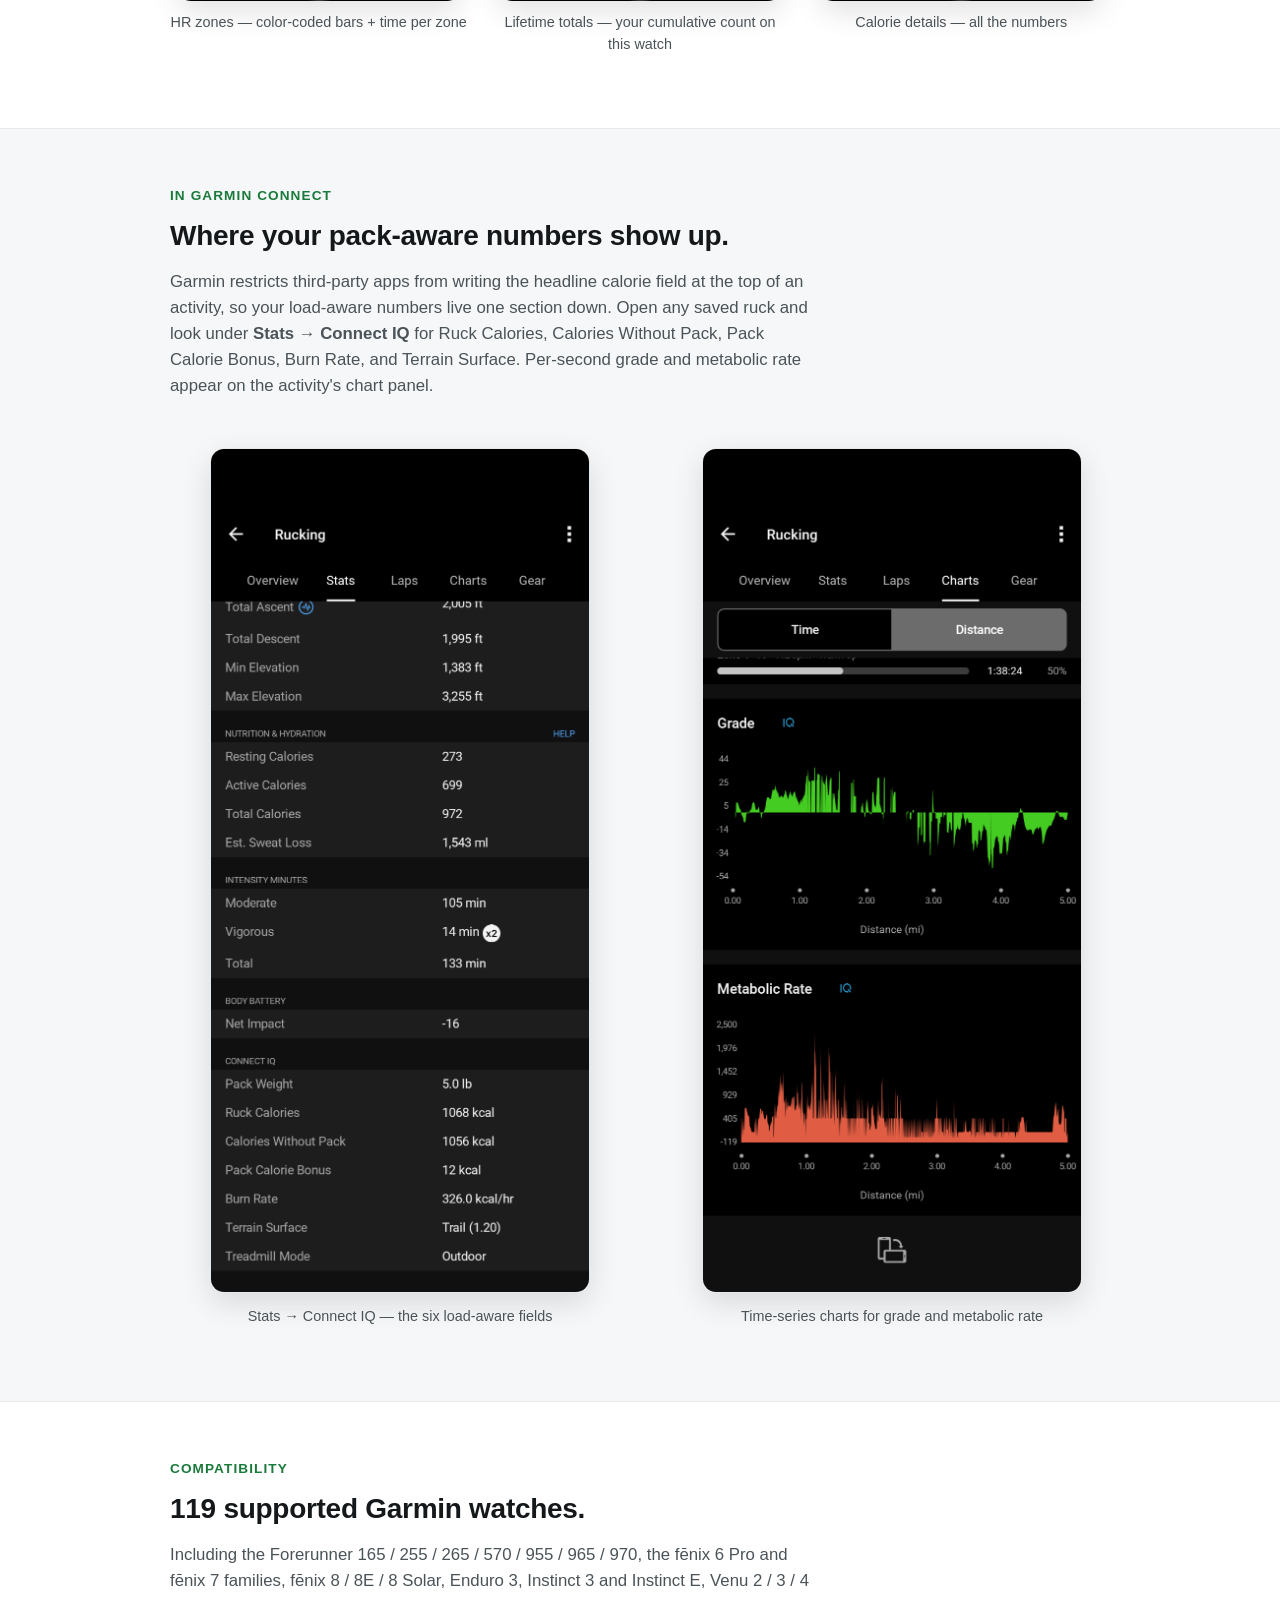
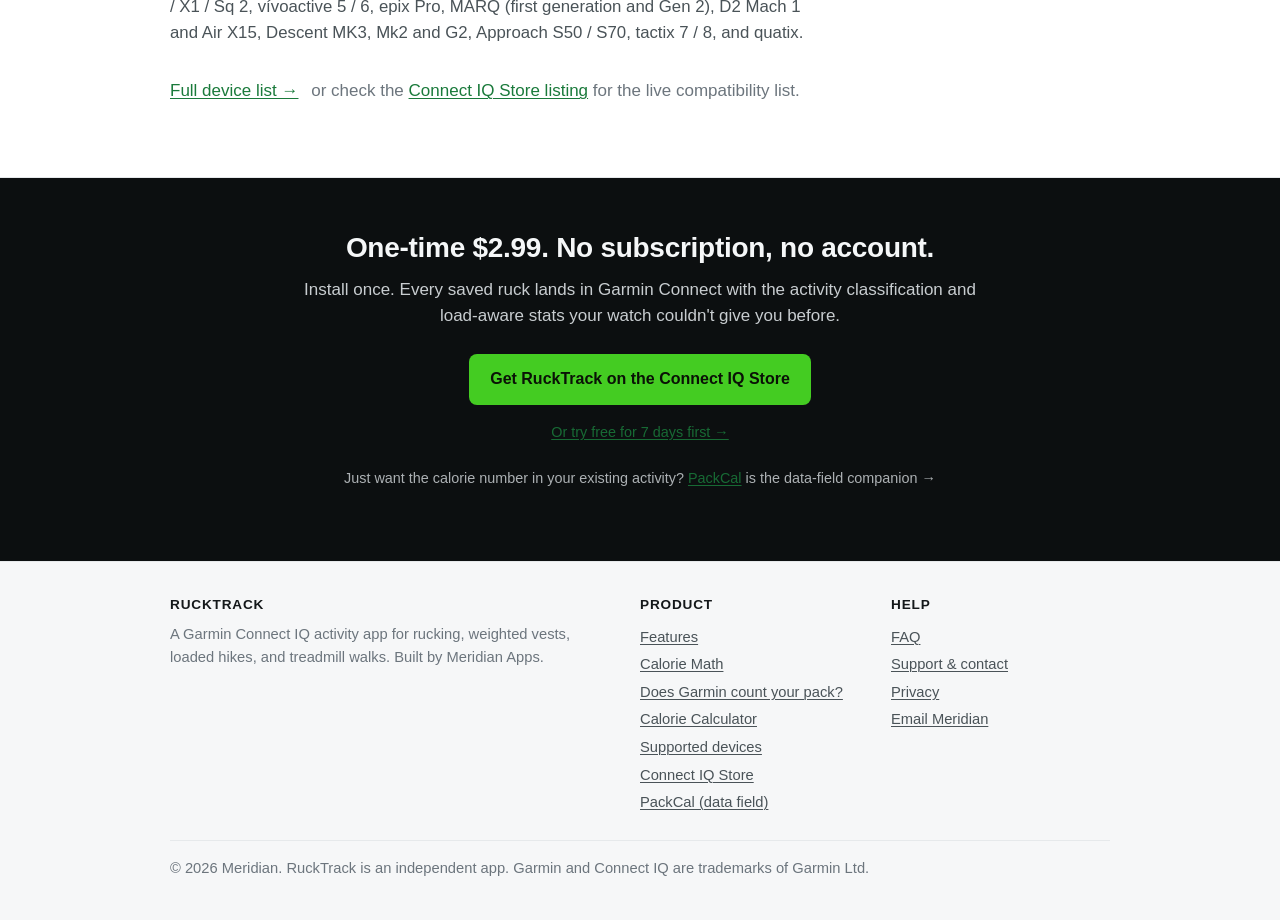
==== commit 180a381a: "Scope the Garmin calorie claims to fenix 9, and fix five stale SKU counts Garmin rewrote its rucking" ====
--- a/index.html
+++ b/index.html
@@ -238,7 +238,7 @@
 <section>
   <div class="wrap">
     <p class="eyebrow">Compatibility</p>
-    <h2>118 supported Garmin watches.</h2>
+    <h2>119 supported Garmin watches.</h2>
     <p class="section-lede">Including the Forerunner 165 / 255 / 265 / 570 / 955 / 965 / 970, the fēnix 6 Pro and fēnix 7 families, fēnix 8 / 8E / 8 Solar, Enduro 3, Instinct 3 and Instinct E, Venu 2 / 3 / 4 / X1 / Sq 2, vívoactive 5 / 6, epix Pro, MARQ (first generation and Gen 2), D2 Mach 1 and Air X15, Descent MK3, Mk2 and G2, Approach S50 / S70, tactix 7 / 8, and quatix.</p>
     <p><a href="devices.html">Full device list →</a> <span style="color: var(--ink-mute); margin-left: 0.5rem;">or check the <a href="https://apps.garmin.com/apps/201e9e43-f33c-4b56-b3f5-8a67184e3d1c">Connect IQ Store listing</a> for the live compatibility list.</span></p>
   </div>
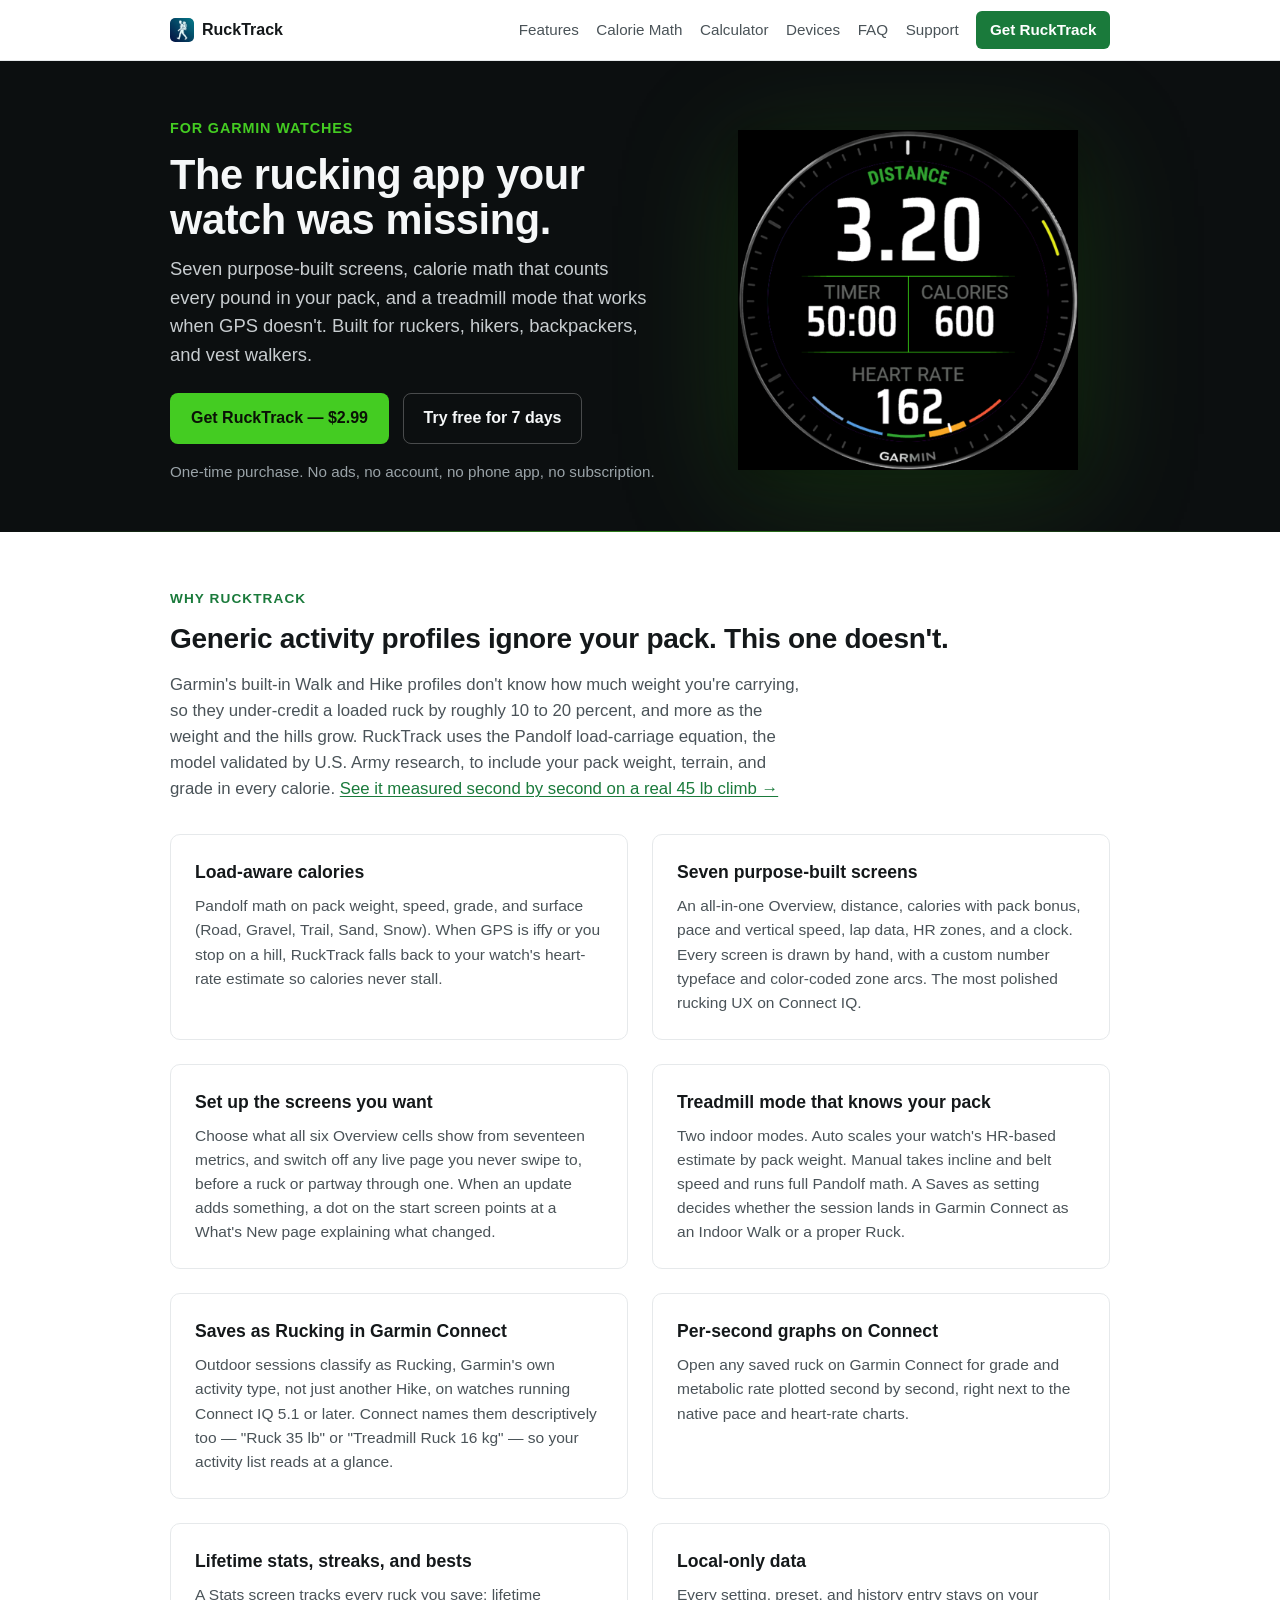
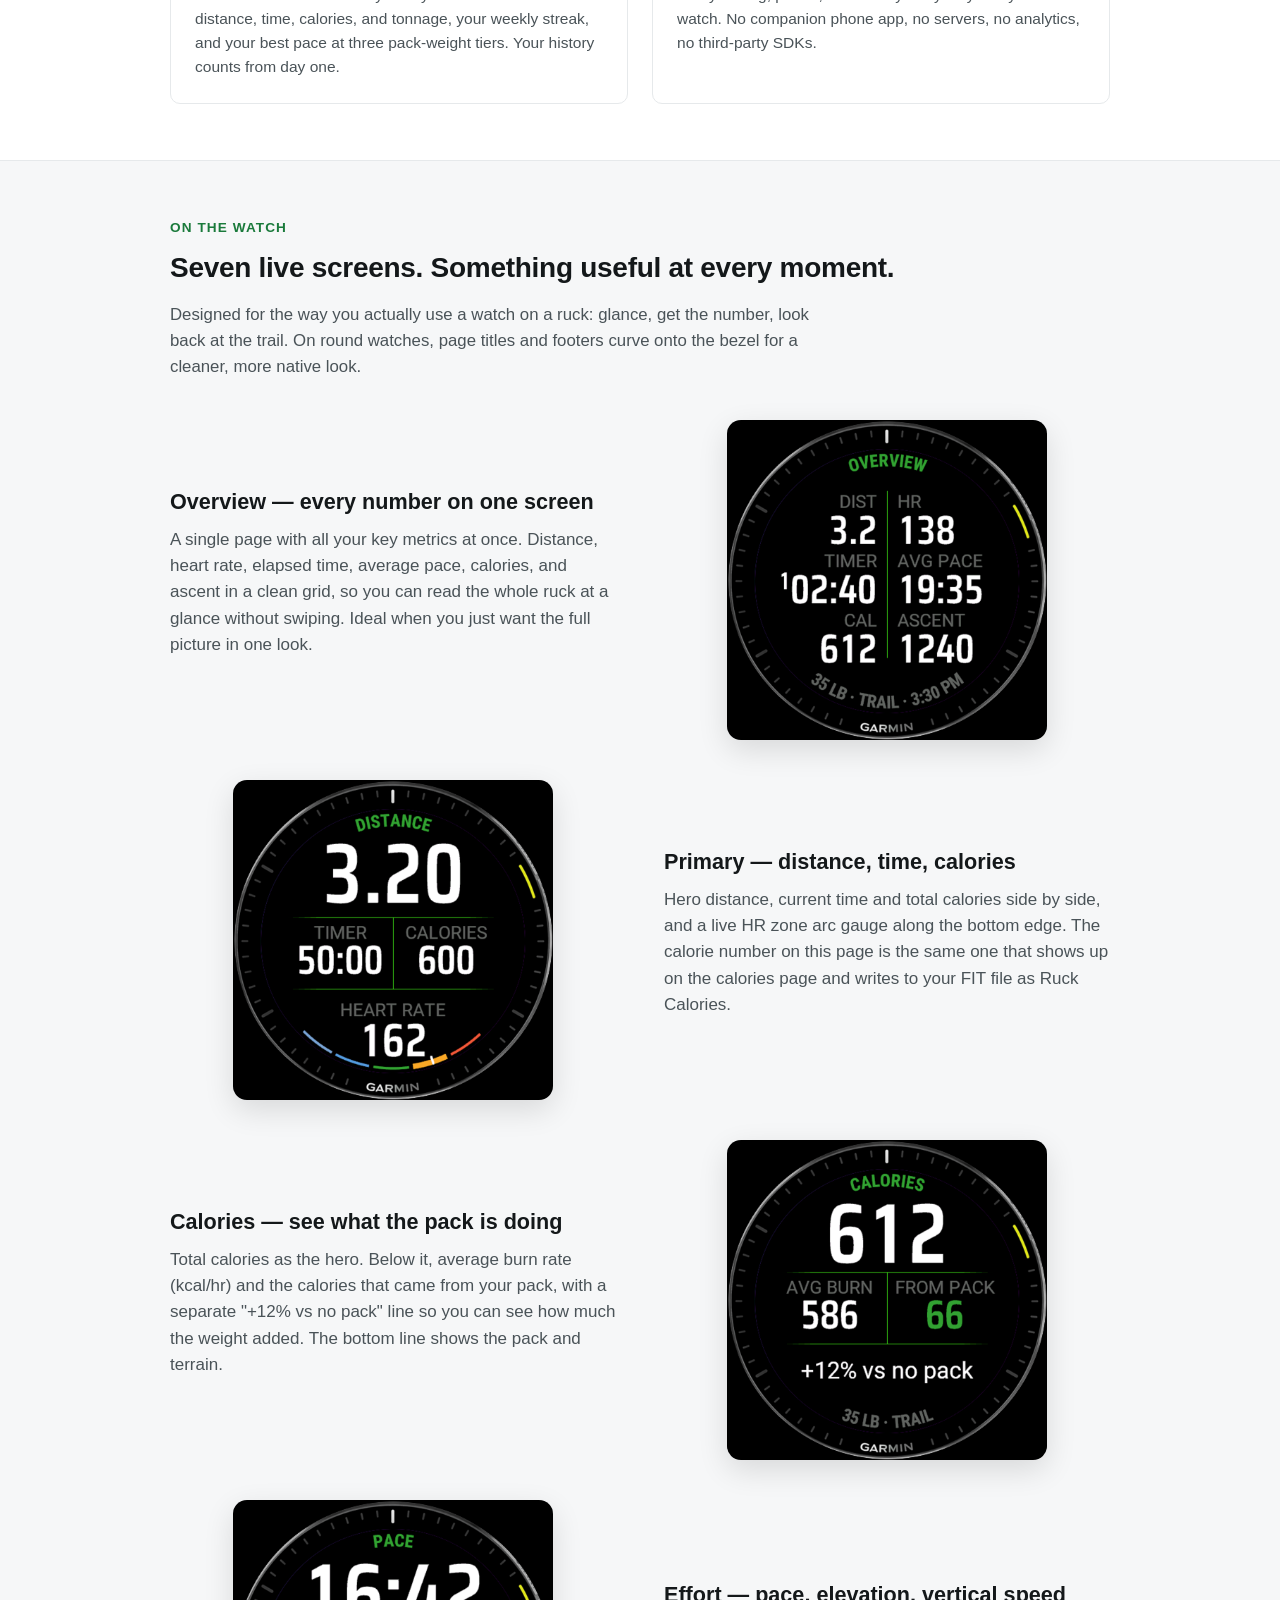
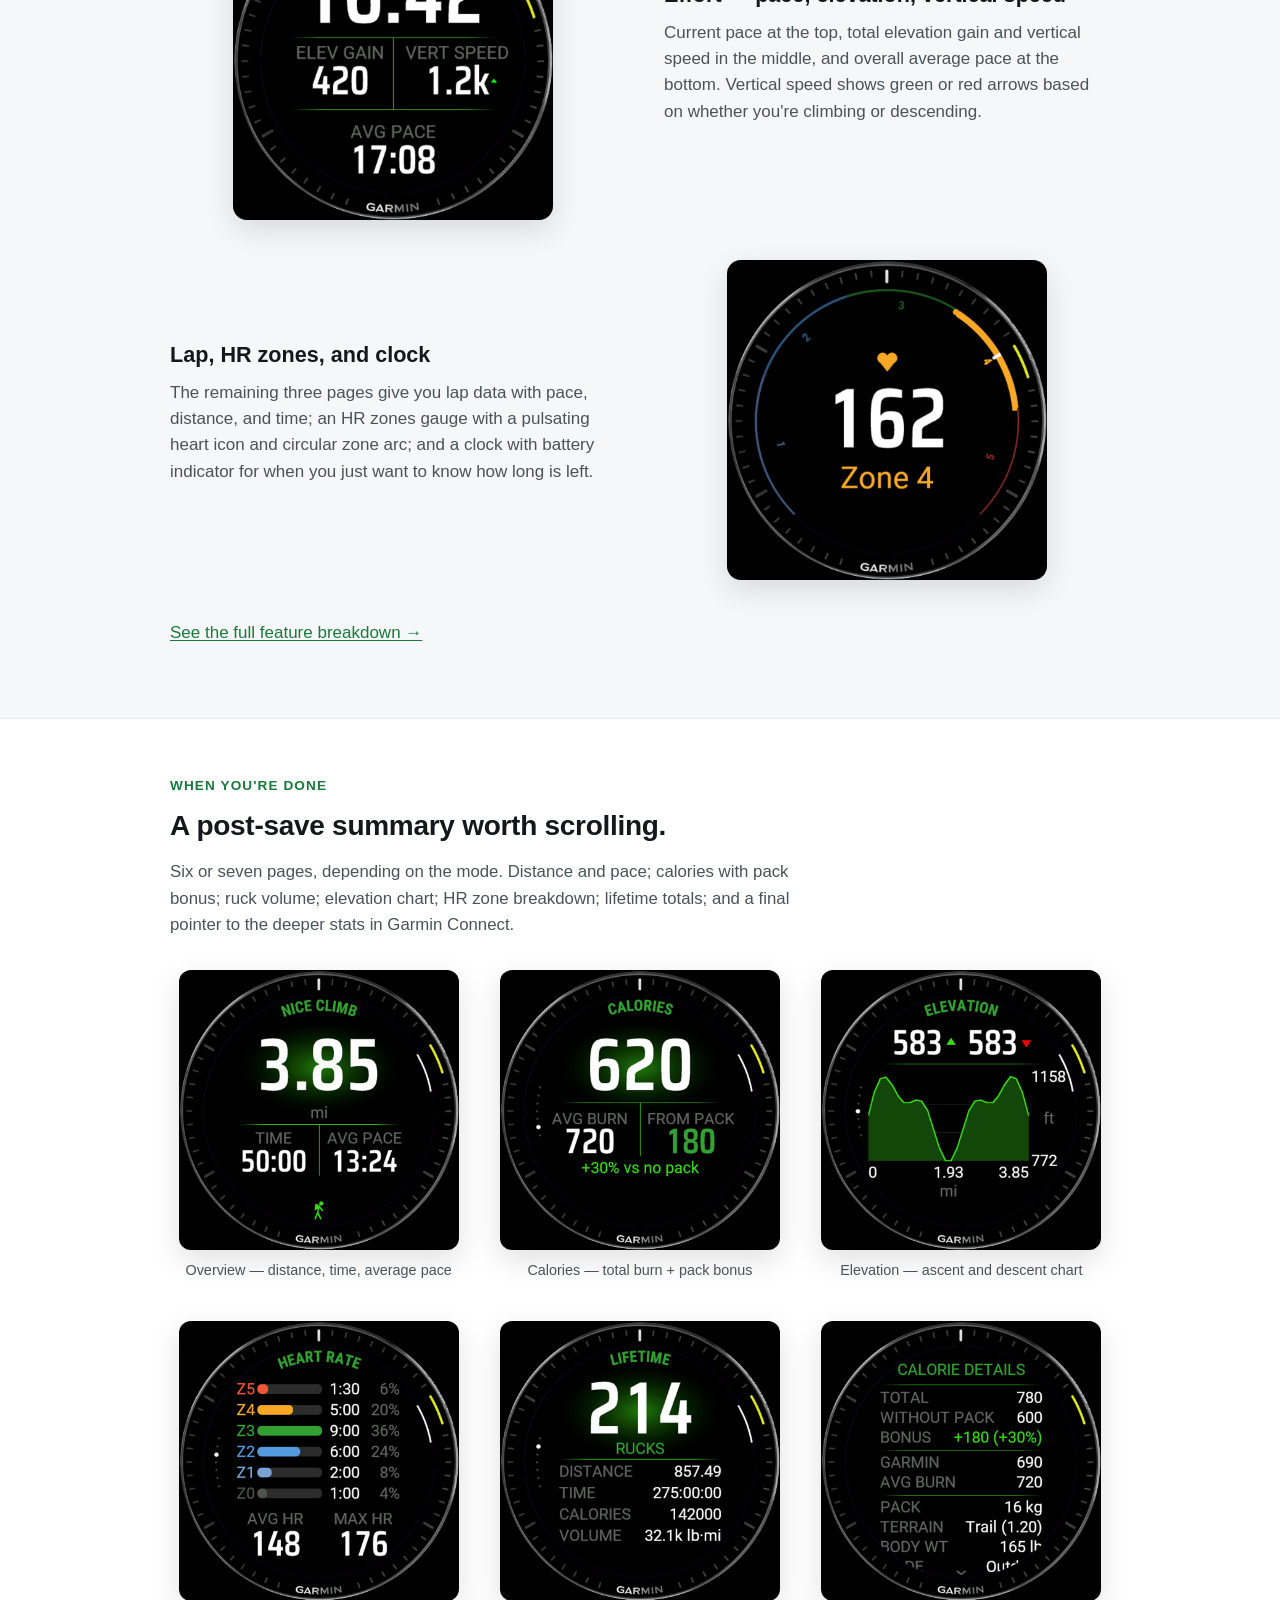
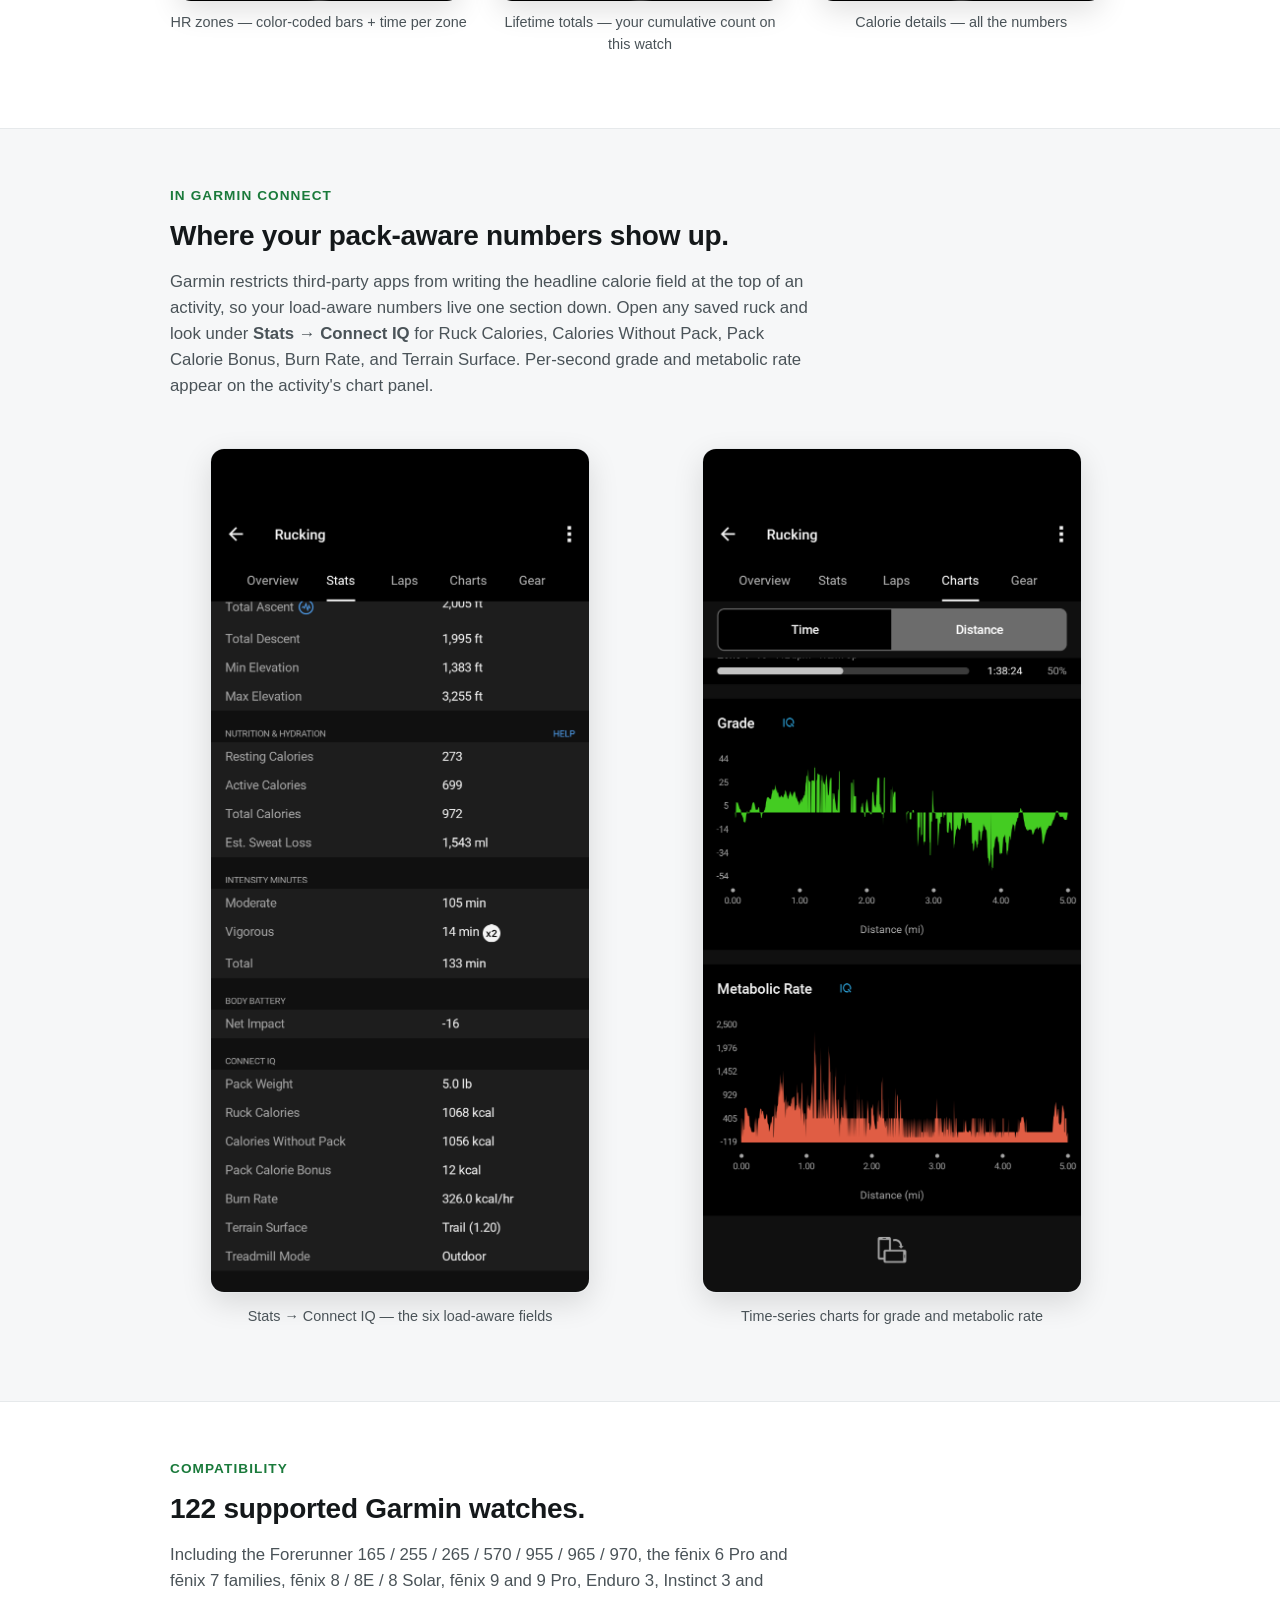
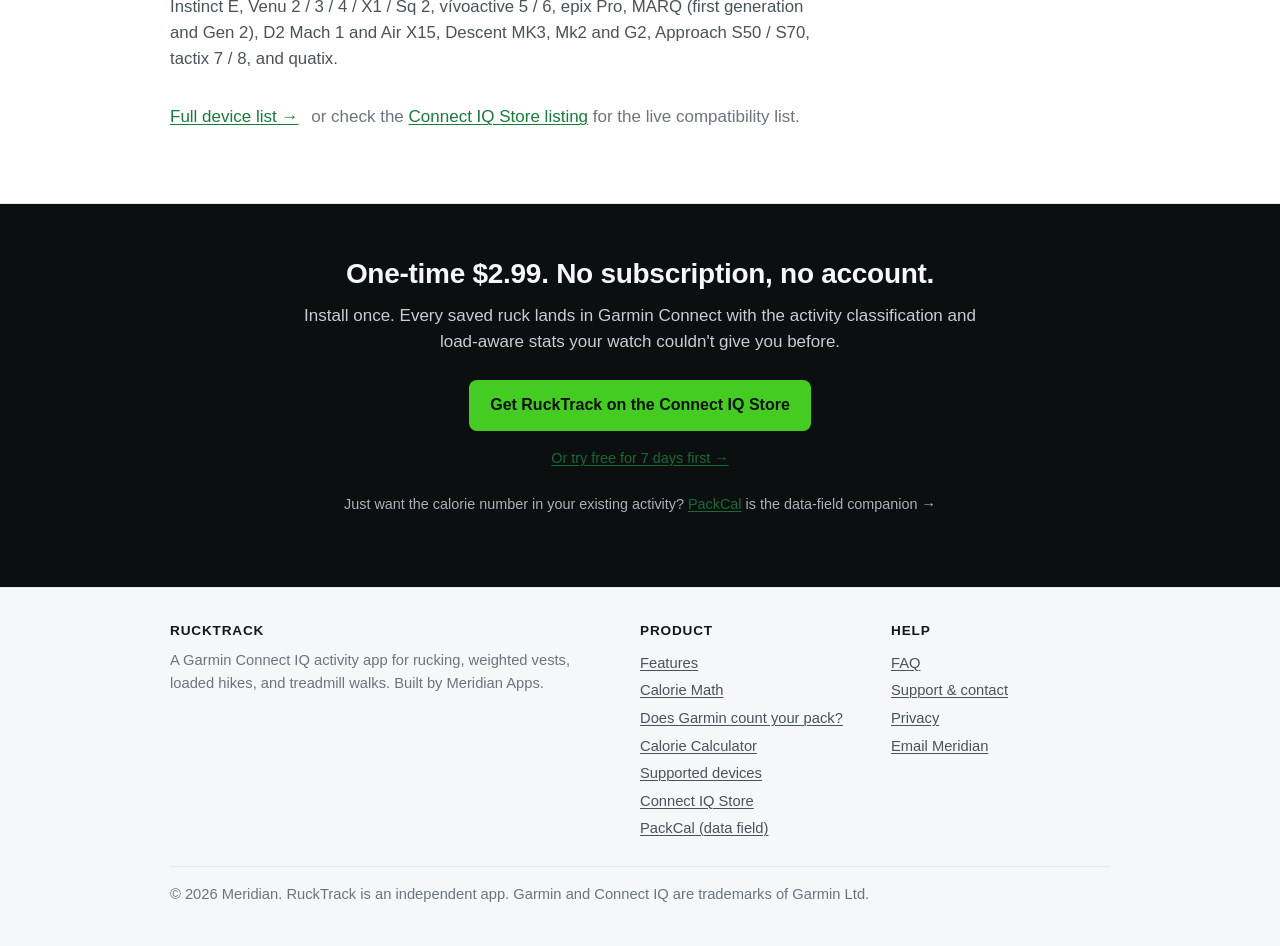
==== commit 3c3d4580: "122 watches: the fenix 9 tier is live on both listings Re-derived from compatibleDevicePartNumbers o" ====
--- a/index.html
+++ b/index.html
@@ -29,7 +29,7 @@
   "url": "https://meridian-apps.github.io/rucktrack-docs/",
   "downloadUrl": "https://apps.garmin.com/apps/201e9e43-f33c-4b56-b3f5-8a67184e3d1c",
   "image": "https://meridian-apps.github.io/rucktrack-docs/og-image.png",
-  "softwareVersion": "2.12.4",
+  "softwareVersion": "2.12.5",
   "offers": {
     "@type": "Offer",
     "price": "2.99",
@@ -238,8 +238,8 @@
 <section>
   <div class="wrap">
     <p class="eyebrow">Compatibility</p>
-    <h2>119 supported Garmin watches.</h2>
-    <p class="section-lede">Including the Forerunner 165 / 255 / 265 / 570 / 955 / 965 / 970, the fēnix 6 Pro and fēnix 7 families, fēnix 8 / 8E / 8 Solar, Enduro 3, Instinct 3 and Instinct E, Venu 2 / 3 / 4 / X1 / Sq 2, vívoactive 5 / 6, epix Pro, MARQ (first generation and Gen 2), D2 Mach 1 and Air X15, Descent MK3, Mk2 and G2, Approach S50 / S70, tactix 7 / 8, and quatix.</p>
+    <h2>122 supported Garmin watches.</h2>
+    <p class="section-lede">Including the Forerunner 165 / 255 / 265 / 570 / 955 / 965 / 970, the fēnix 6 Pro and fēnix 7 families, fēnix 8 / 8E / 8 Solar, fēnix 9 and 9 Pro, Enduro 3, Instinct 3 and Instinct E, Venu 2 / 3 / 4 / X1 / Sq 2, vívoactive 5 / 6, epix Pro, MARQ (first generation and Gen 2), D2 Mach 1 and Air X15, Descent MK3, Mk2 and G2, Approach S50 / S70, tactix 7 / 8, and quatix.</p>
     <p><a href="devices.html">Full device list →</a> <span style="color: var(--ink-mute); margin-left: 0.5rem;">or check the <a href="https://apps.garmin.com/apps/201e9e43-f33c-4b56-b3f5-8a67184e3d1c">Connect IQ Store listing</a> for the live compatibility list.</span></p>
   </div>
 </section>
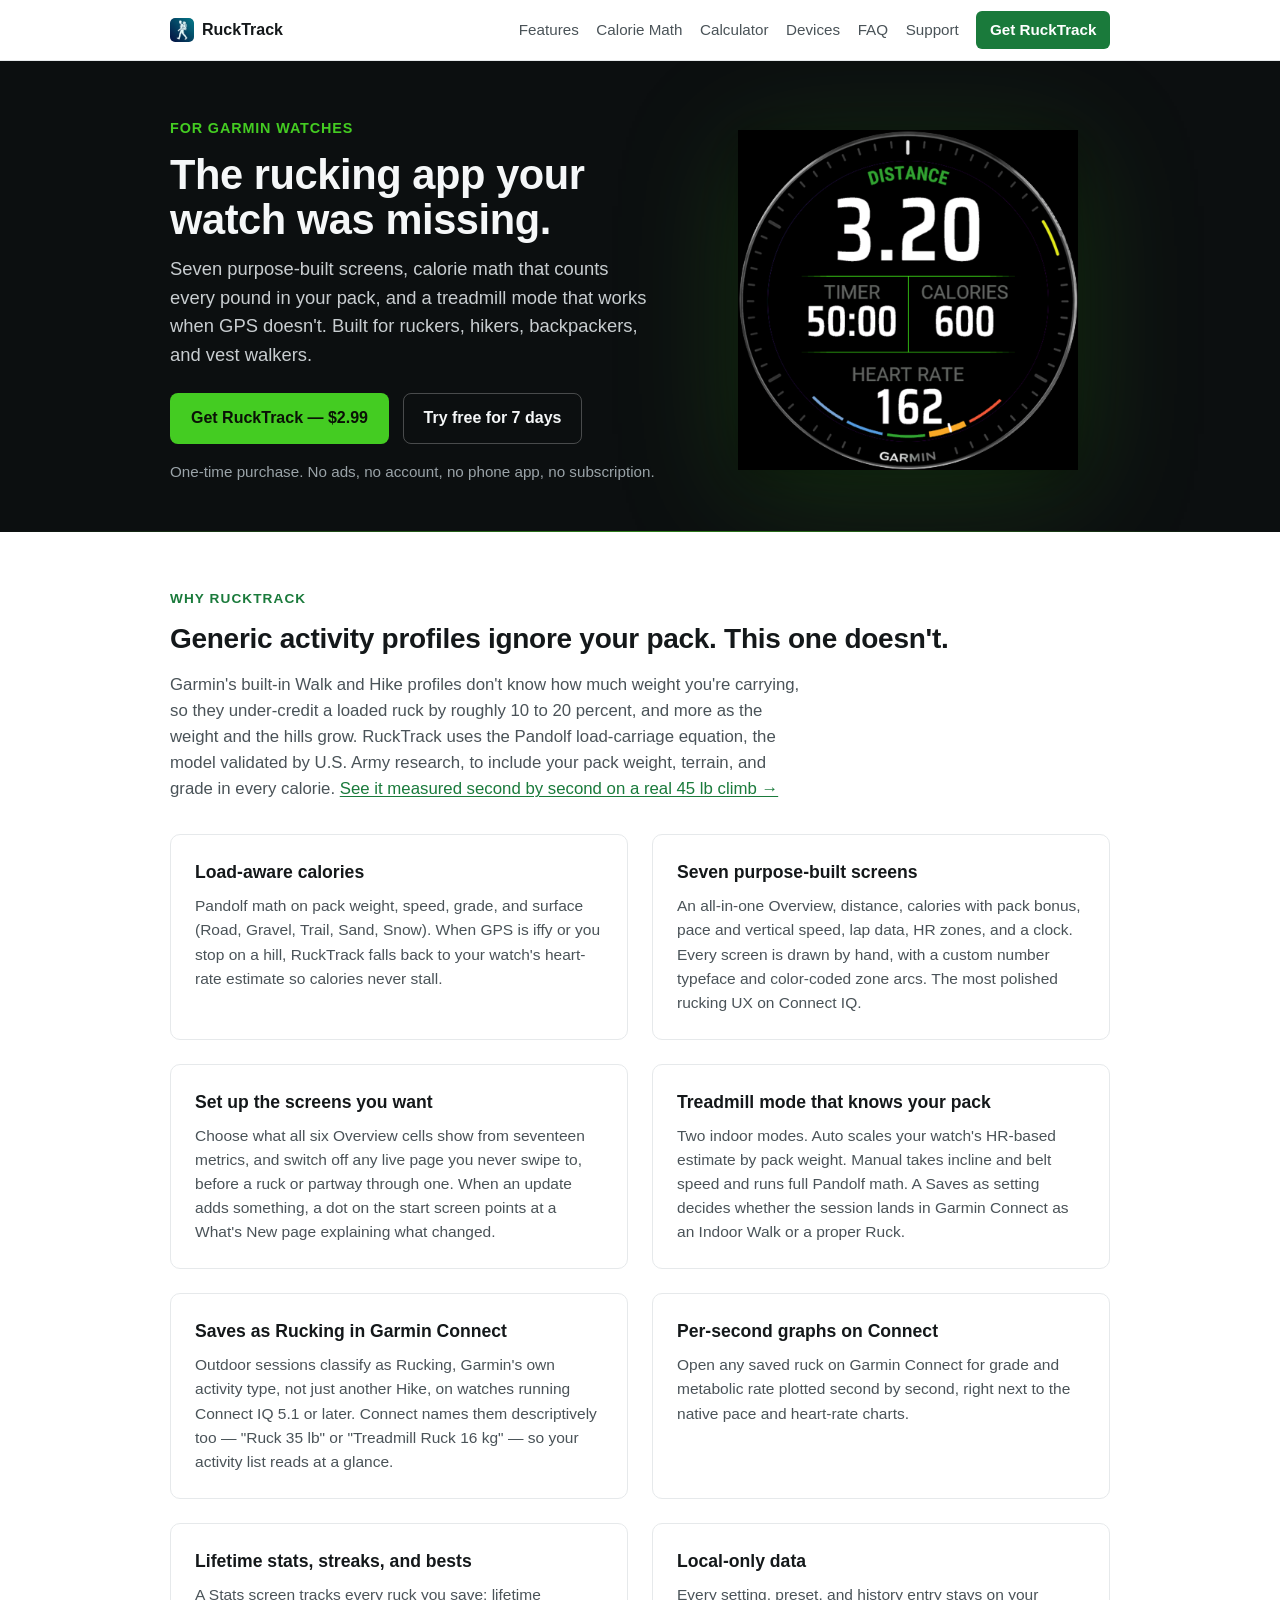
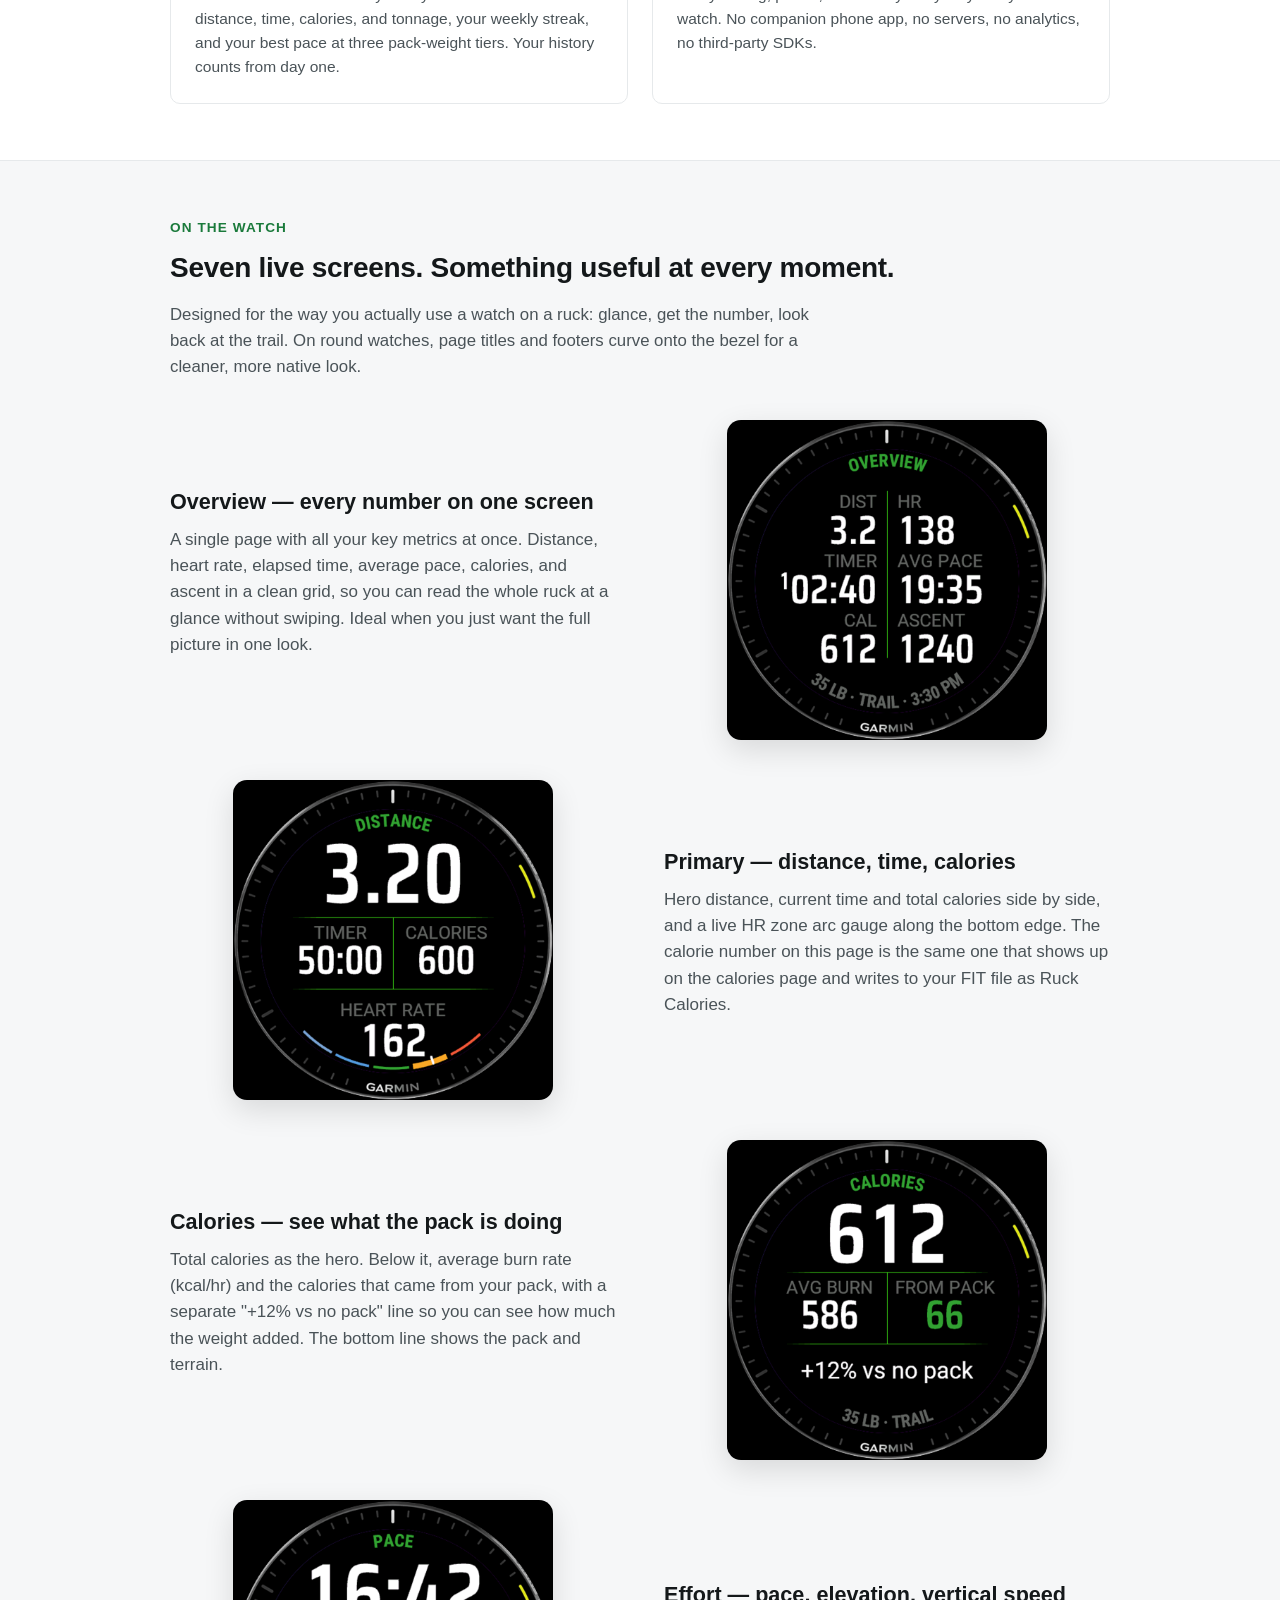
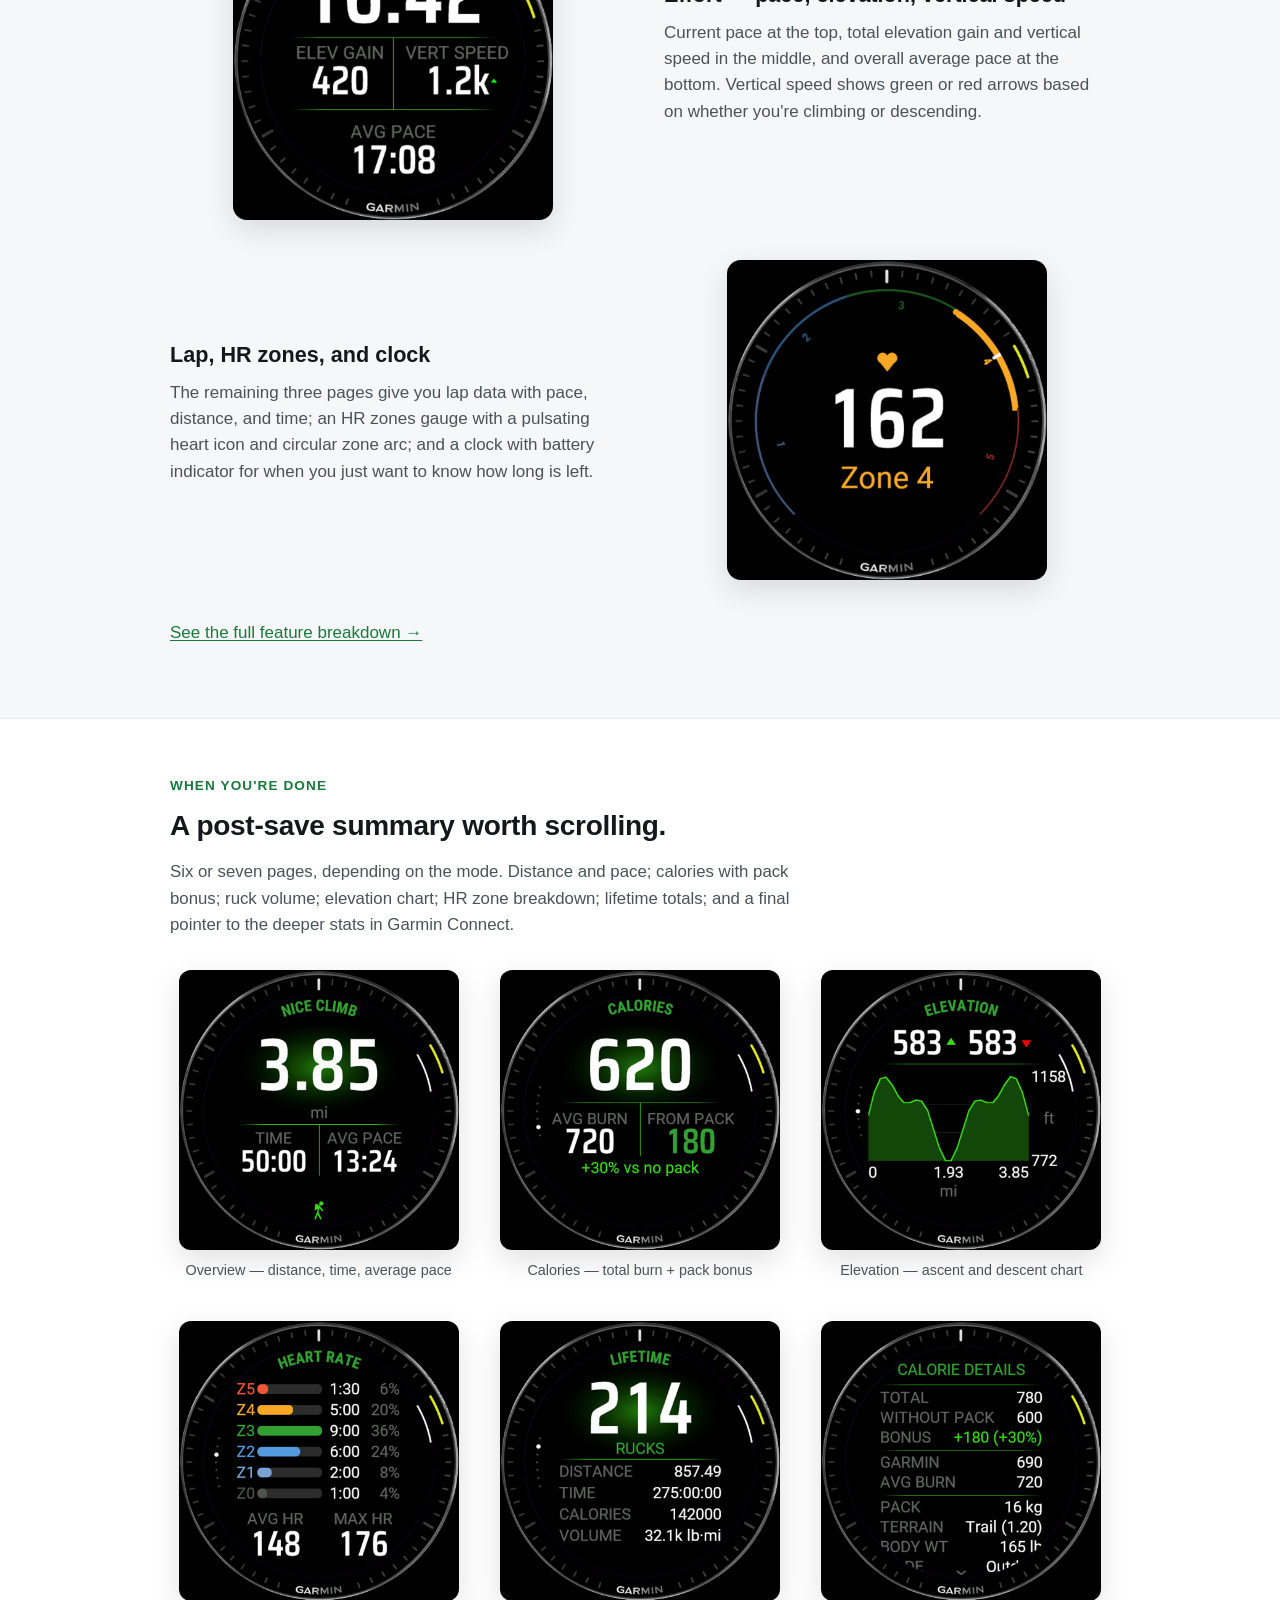
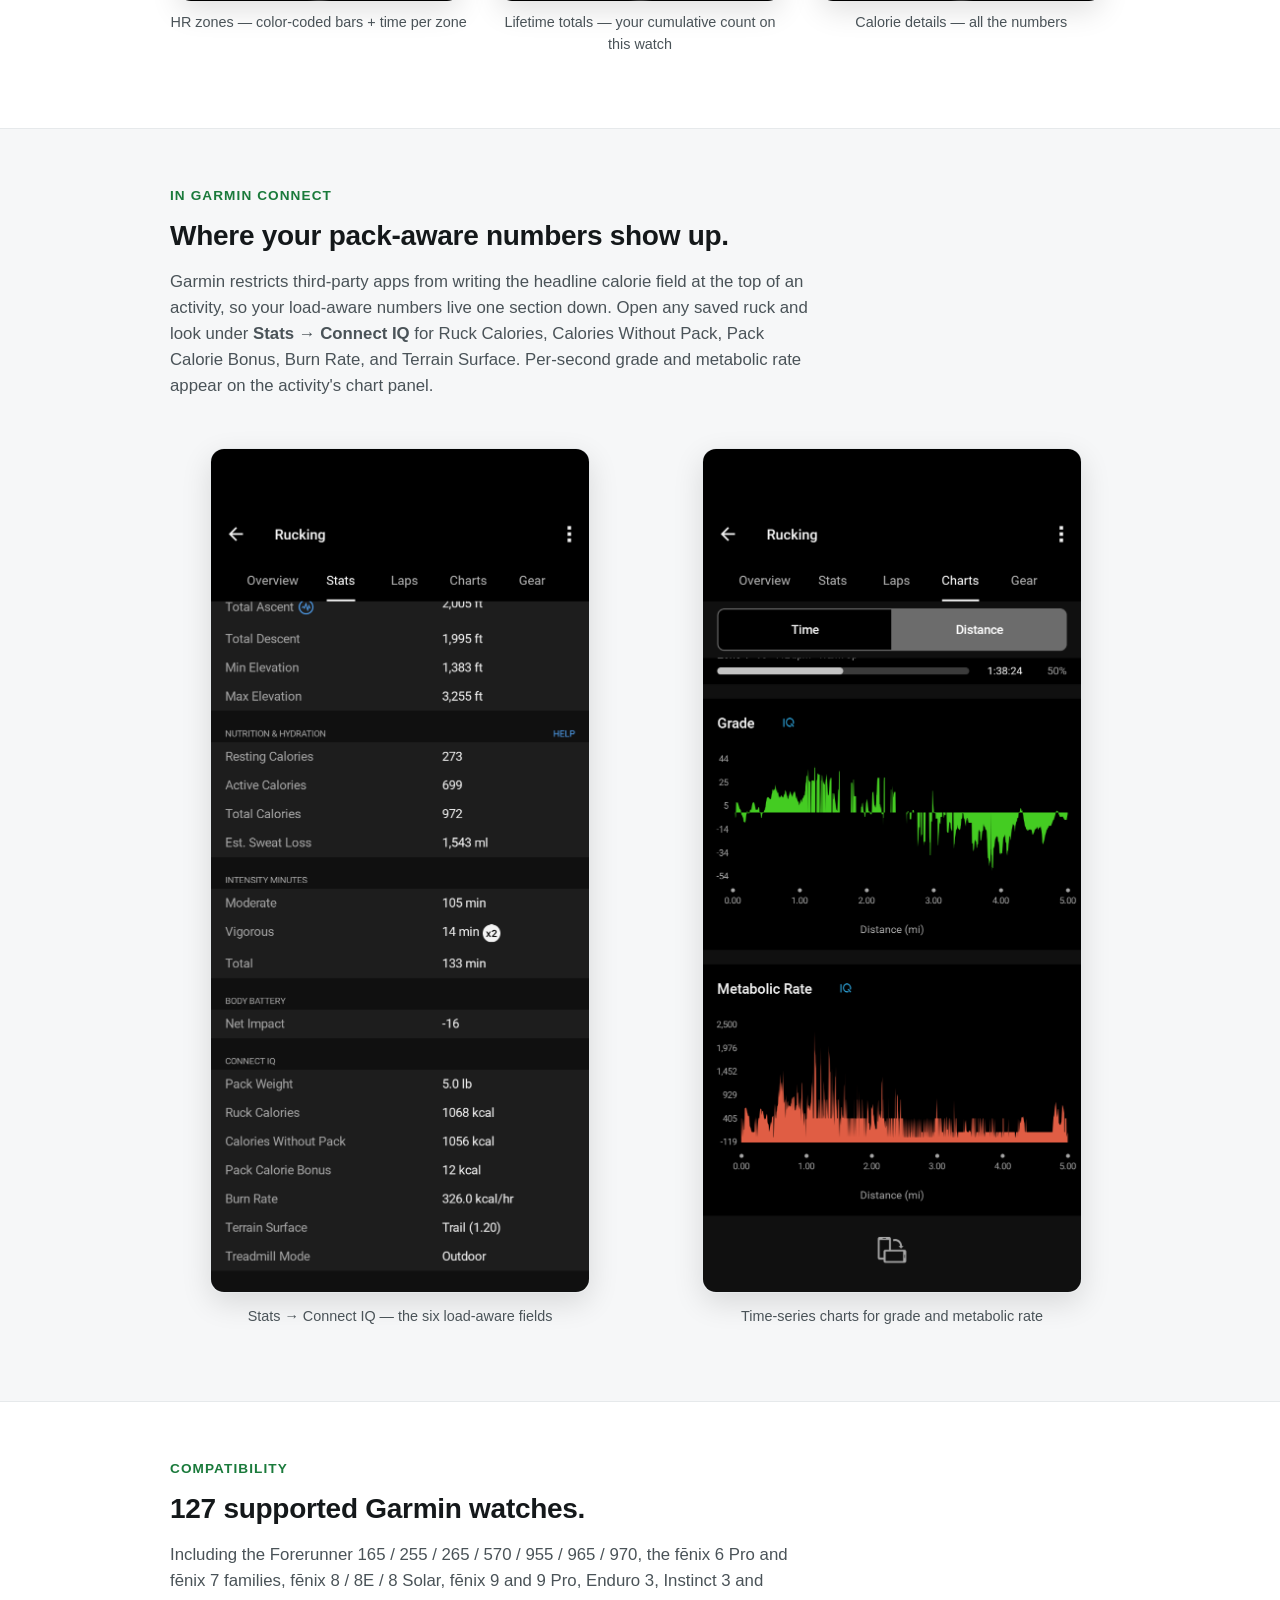
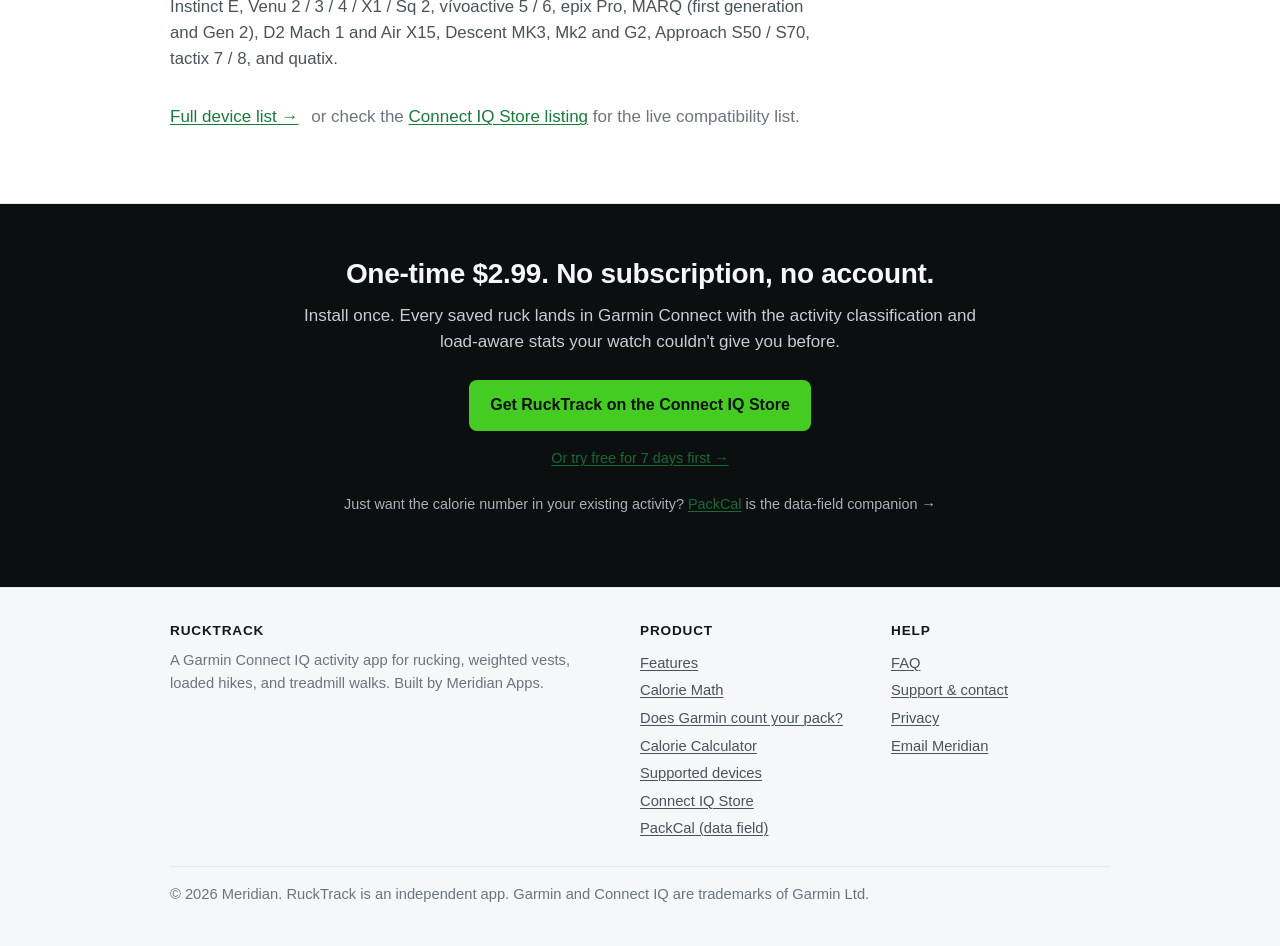
==== commit 83600584: "127 watches: v2.12.7 is live and both listings took the five new ones fenix 9 Pro 43/51 mm, fenix 9 " ====
--- a/index.html
+++ b/index.html
@@ -29,7 +29,7 @@
   "url": "https://meridian-apps.github.io/rucktrack-docs/",
   "downloadUrl": "https://apps.garmin.com/apps/201e9e43-f33c-4b56-b3f5-8a67184e3d1c",
   "image": "https://meridian-apps.github.io/rucktrack-docs/og-image.png",
-  "softwareVersion": "2.12.5",
+  "softwareVersion": "2.12.7",
   "offers": {
     "@type": "Offer",
     "price": "2.99",
@@ -238,7 +238,7 @@
 <section>
   <div class="wrap">
     <p class="eyebrow">Compatibility</p>
-    <h2>122 supported Garmin watches.</h2>
+    <h2>127 supported Garmin watches.</h2>
     <p class="section-lede">Including the Forerunner 165 / 255 / 265 / 570 / 955 / 965 / 970, the fēnix 6 Pro and fēnix 7 families, fēnix 8 / 8E / 8 Solar, fēnix 9 and 9 Pro, Enduro 3, Instinct 3 and Instinct E, Venu 2 / 3 / 4 / X1 / Sq 2, vívoactive 5 / 6, epix Pro, MARQ (first generation and Gen 2), D2 Mach 1 and Air X15, Descent MK3, Mk2 and G2, Approach S50 / S70, tactix 7 / 8, and quatix.</p>
     <p><a href="devices.html">Full device list →</a> <span style="color: var(--ink-mute); margin-left: 0.5rem;">or check the <a href="https://apps.garmin.com/apps/201e9e43-f33c-4b56-b3f5-8a67184e3d1c">Connect IQ Store listing</a> for the live compatibility list.</span></p>
   </div>
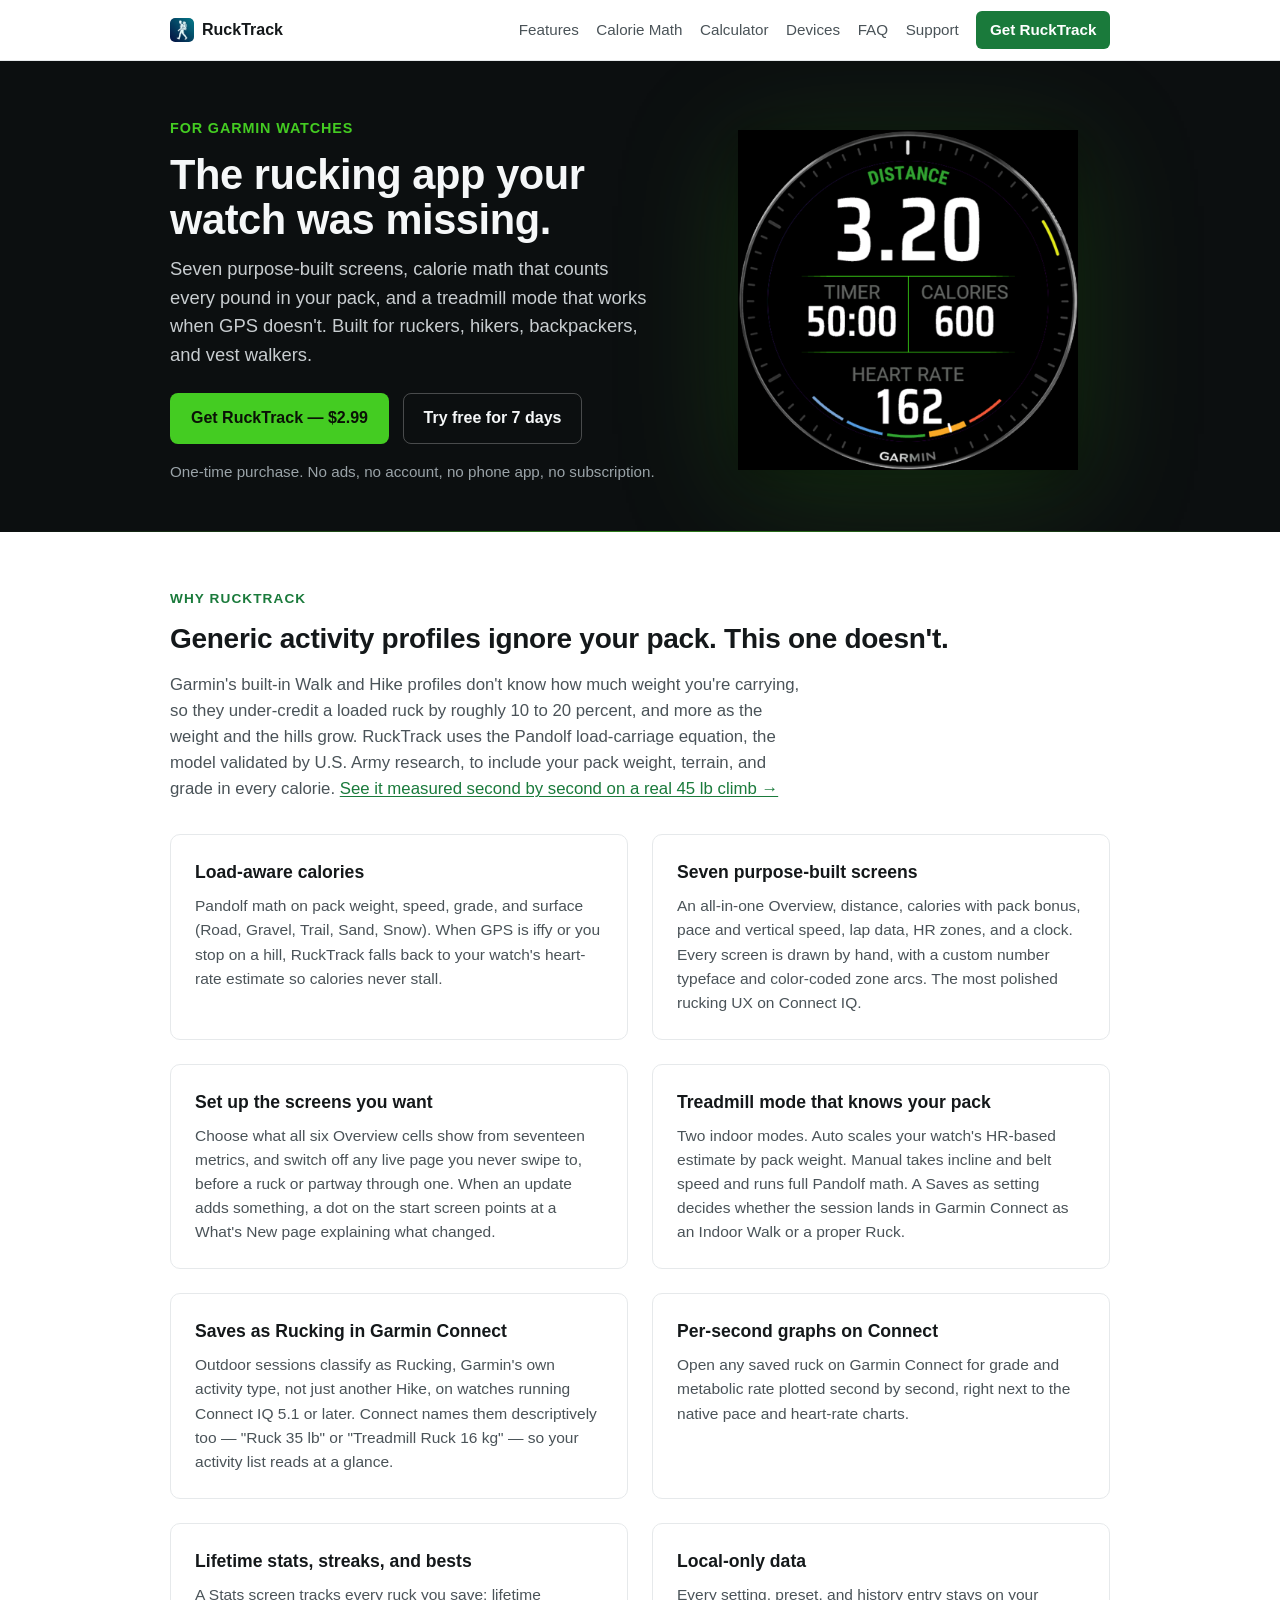
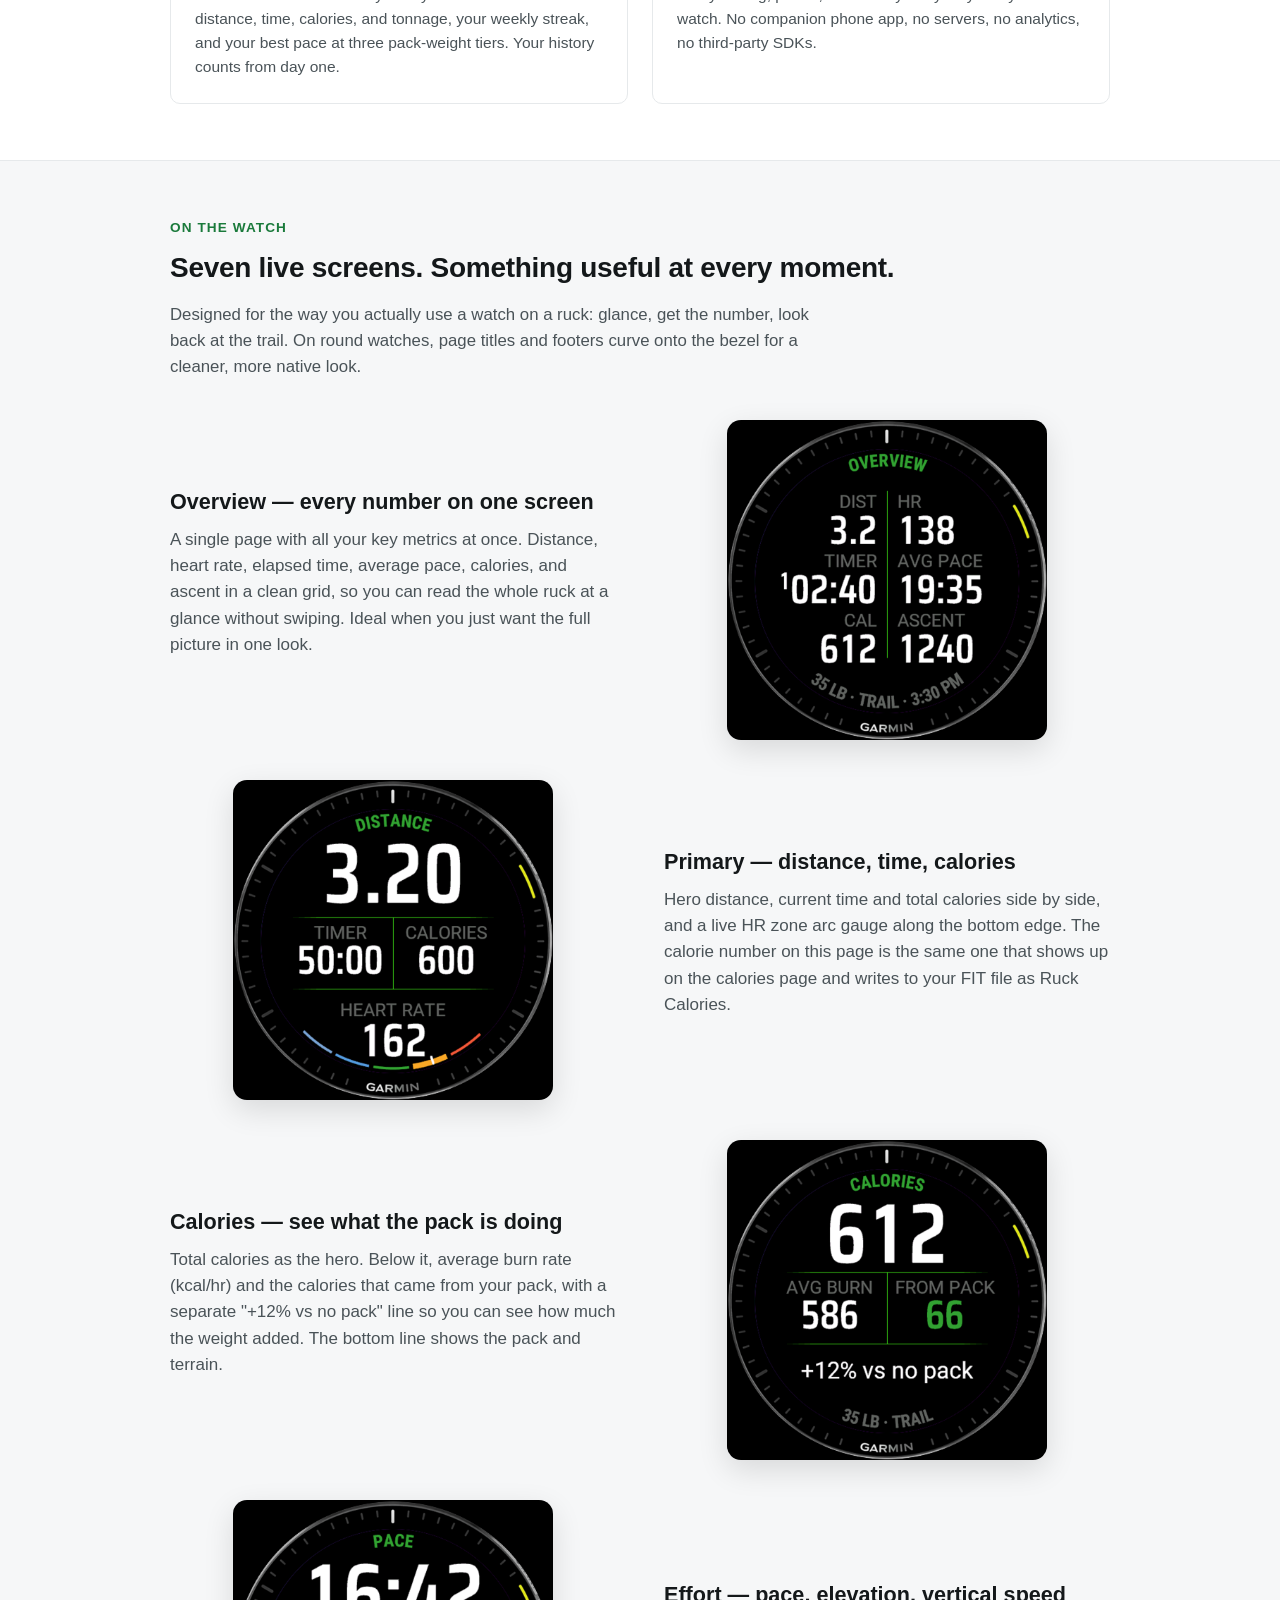
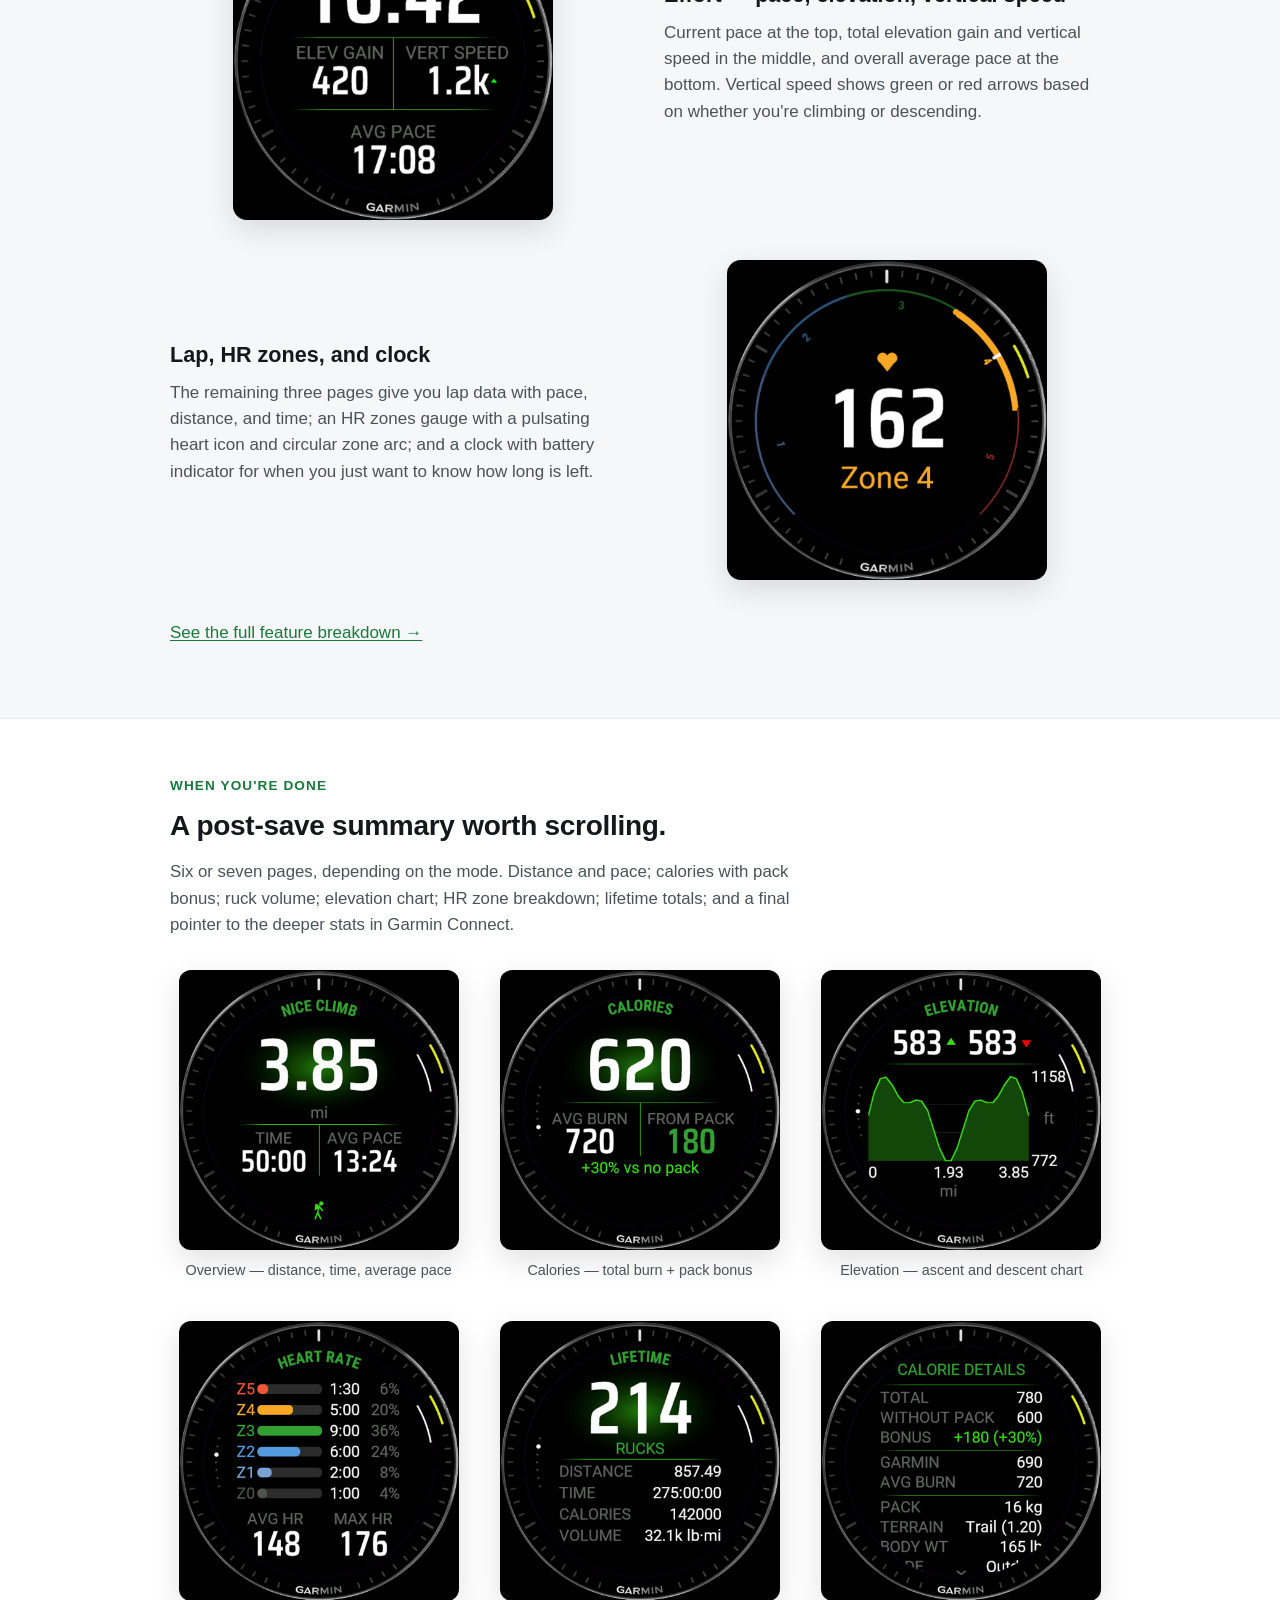
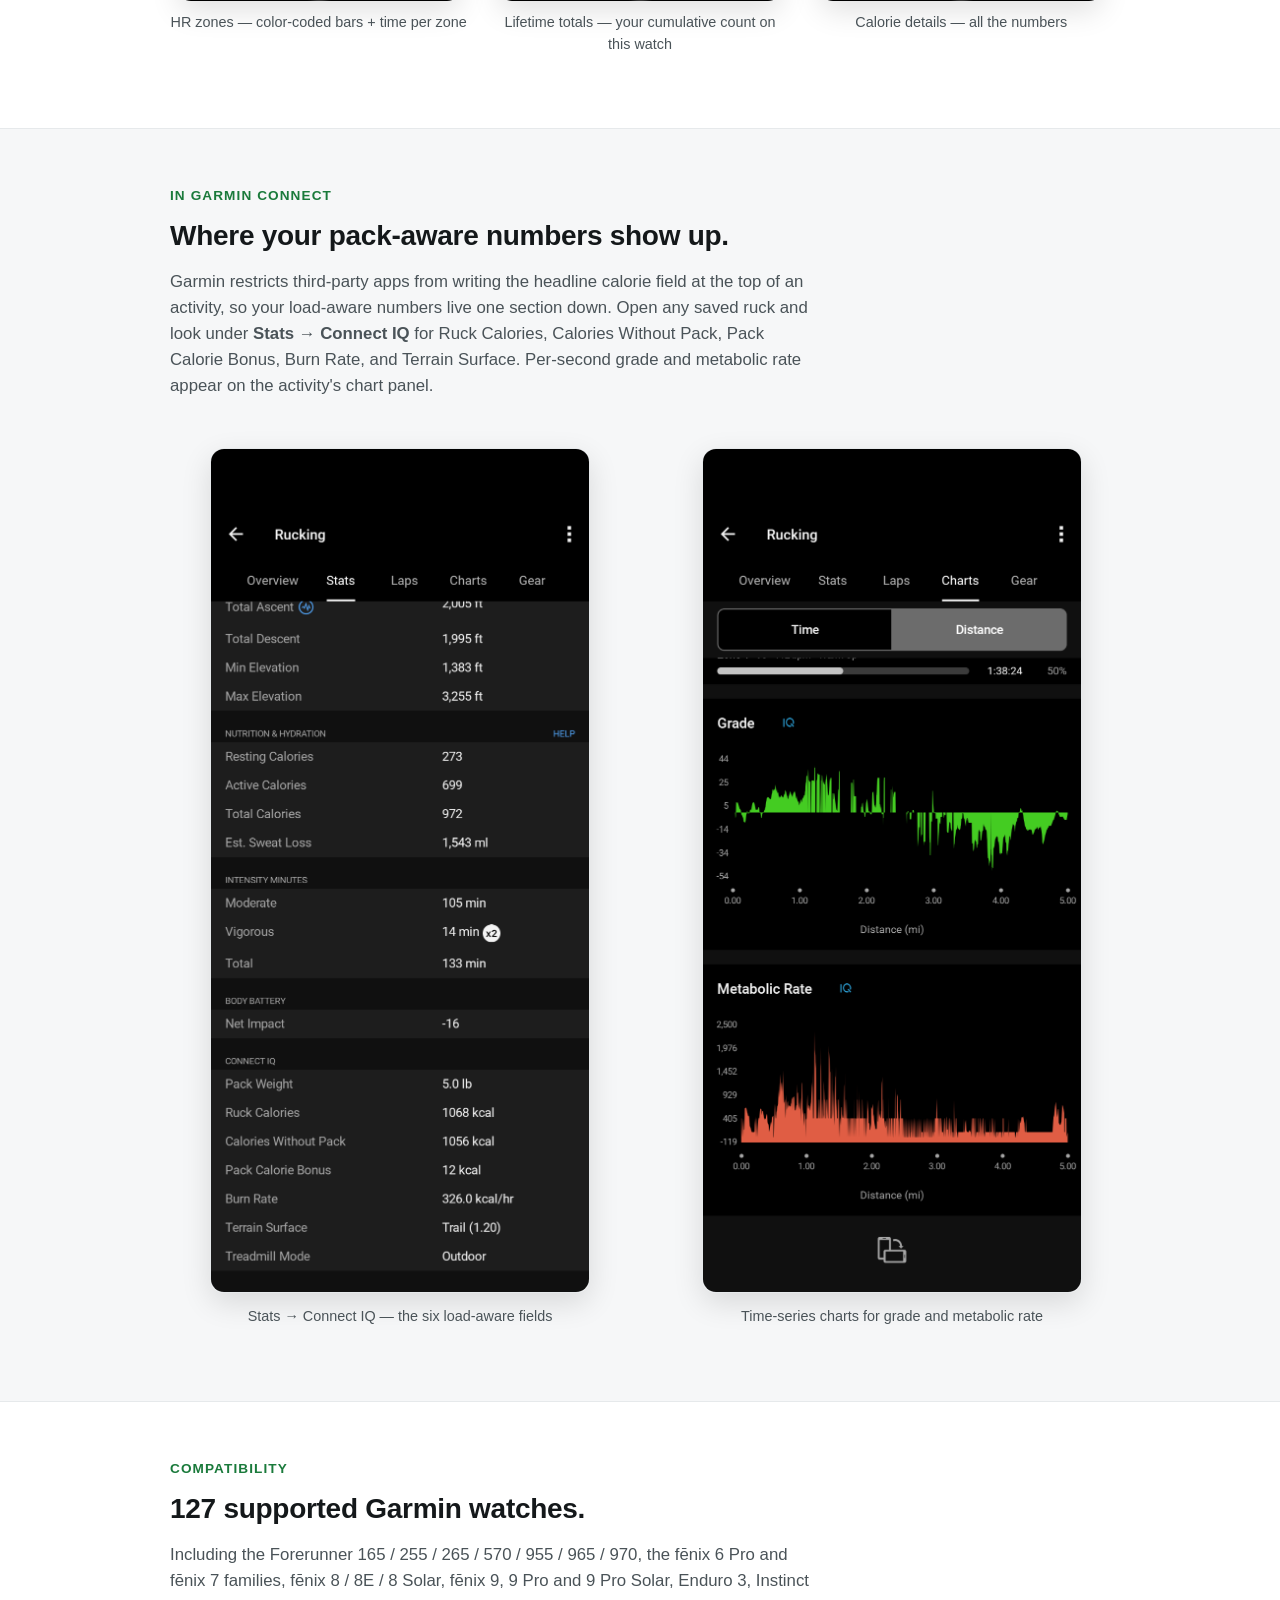
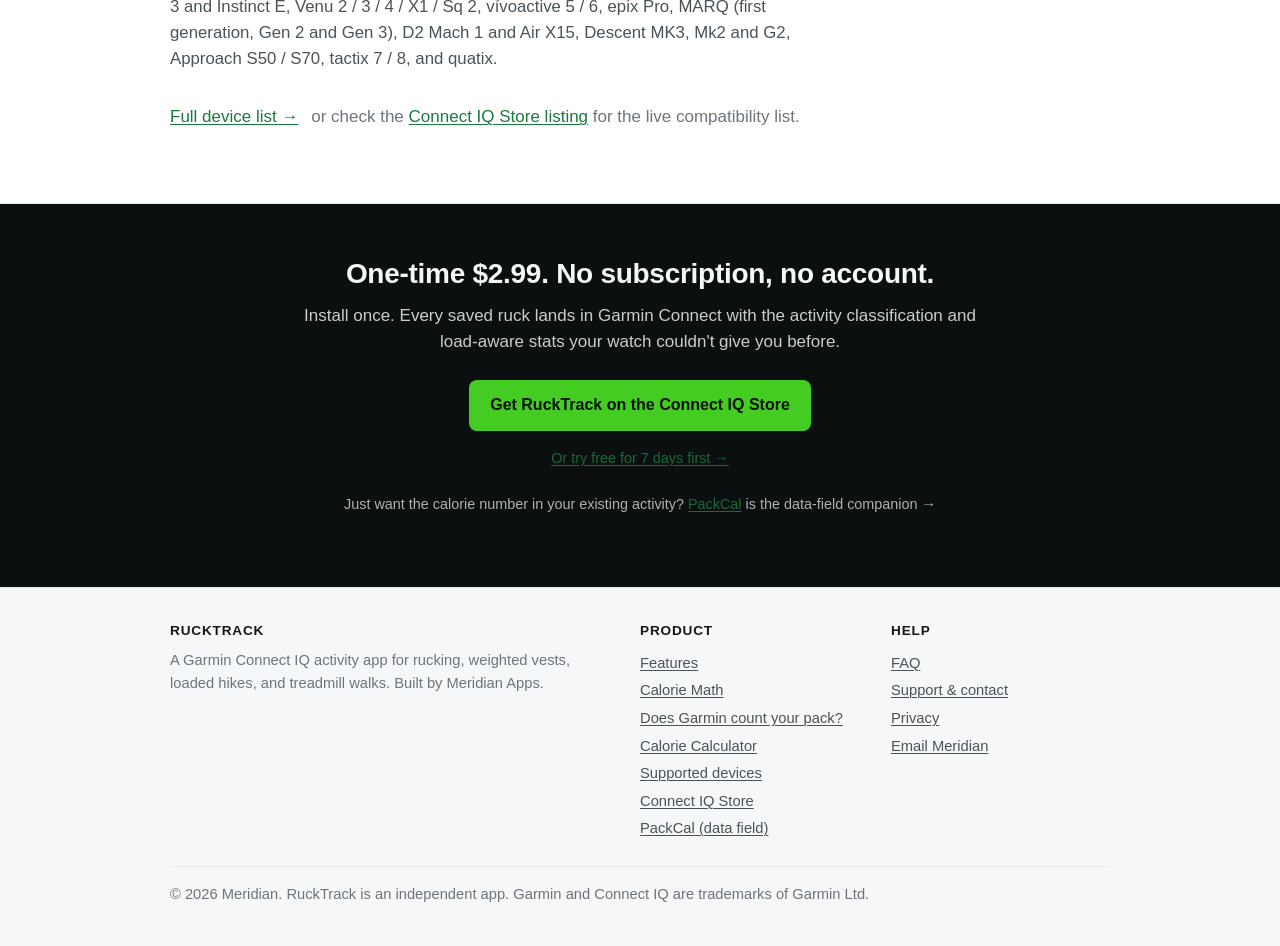
==== commit c79d8b57: "Hedge the fenix 9 calorie claim to match the store copy The FAQ now says Garmin's headline calories " ====
--- a/index.html
+++ b/index.html
@@ -239,7 +239,7 @@
   <div class="wrap">
     <p class="eyebrow">Compatibility</p>
     <h2>127 supported Garmin watches.</h2>
-    <p class="section-lede">Including the Forerunner 165 / 255 / 265 / 570 / 955 / 965 / 970, the fēnix 6 Pro and fēnix 7 families, fēnix 8 / 8E / 8 Solar, fēnix 9 and 9 Pro, Enduro 3, Instinct 3 and Instinct E, Venu 2 / 3 / 4 / X1 / Sq 2, vívoactive 5 / 6, epix Pro, MARQ (first generation and Gen 2), D2 Mach 1 and Air X15, Descent MK3, Mk2 and G2, Approach S50 / S70, tactix 7 / 8, and quatix.</p>
+    <p class="section-lede">Including the Forerunner 165 / 255 / 265 / 570 / 955 / 965 / 970, the fēnix 6 Pro and fēnix 7 families, fēnix 8 / 8E / 8 Solar, fēnix 9, 9 Pro and 9 Pro Solar, Enduro 3, Instinct 3 and Instinct E, Venu 2 / 3 / 4 / X1 / Sq 2, vívoactive 5 / 6, epix Pro, MARQ (first generation, Gen 2 and Gen 3), D2 Mach 1 and Air X15, Descent MK3, Mk2 and G2, Approach S50 / S70, tactix 7 / 8, and quatix.</p>
     <p><a href="devices.html">Full device list →</a> <span style="color: var(--ink-mute); margin-left: 0.5rem;">or check the <a href="https://apps.garmin.com/apps/201e9e43-f33c-4b56-b3f5-8a67184e3d1c">Connect IQ Store listing</a> for the live compatibility list.</span></p>
   </div>
 </section>
